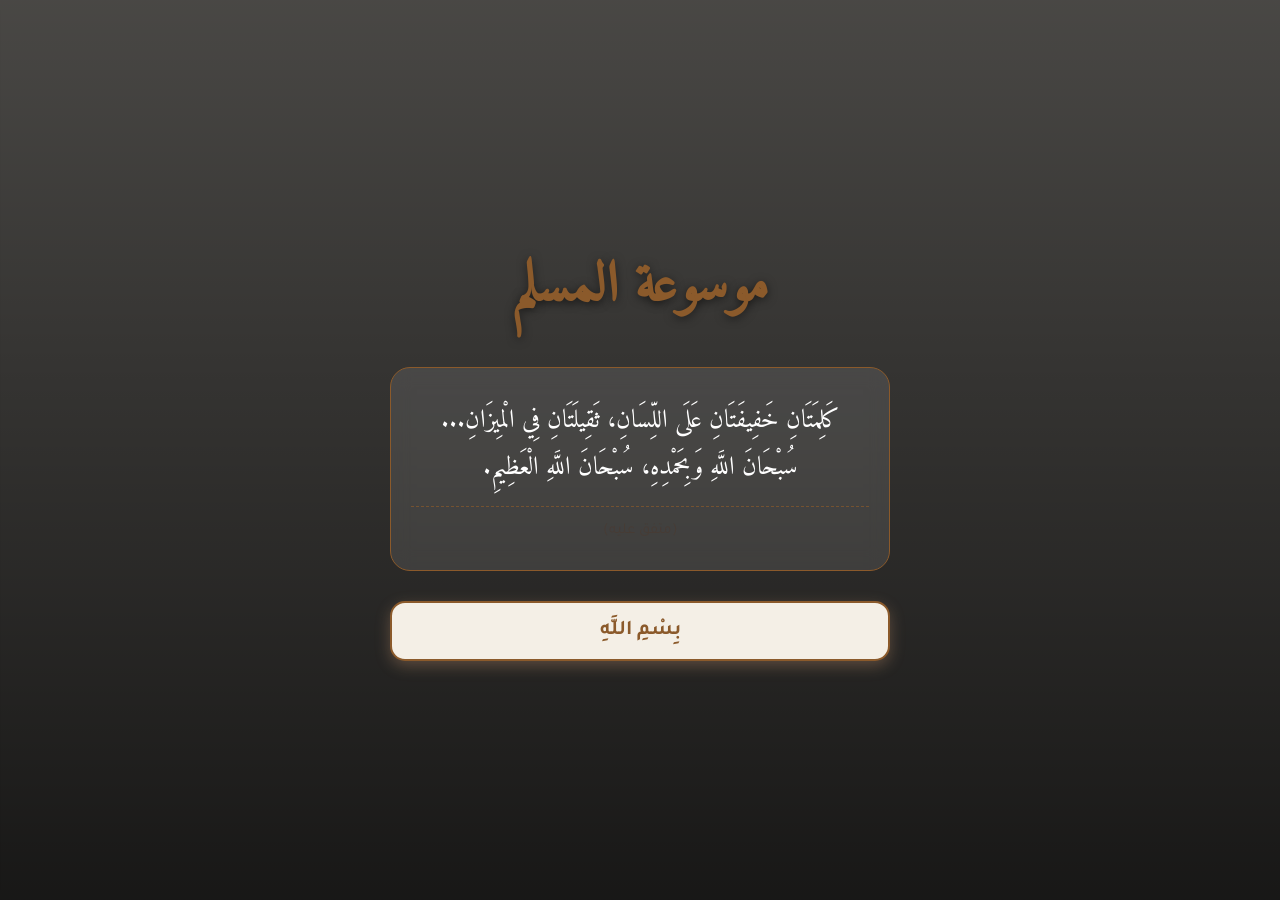
==== index.html @ 181b1150 "Add files via upload" ====
<!DOCTYPE html>
<html lang="ar" dir="rtl">
<head>
    <meta charset="UTF-8">
    <meta name="viewport" content="width=device-width, initial-scale=1.0, maximum-scale=1.0, user-scalable=no">
    <title>موسوعة المسلم</title>
    <meta property="og:title" content="موسوعة المسلم الشاملة">
    <link rel="stylesheet" href="style.css">
    <link rel="manifest" href="manifest.json">
</head>
<body>

    <div id="sidebar-overlay" class="sidebar-overlay" onclick="toggleSidebar()"></div>
    <div id="sidebar" class="sidebar">
        <div class="sidebar-header">
            <h3>الإعدادات</h3>
            <button onclick="toggleSidebar()" class="close-sidebar">×</button>
        </div>
        
        <div class="sidebar-section">
            <button class="sidebar-btn btn-with-icon" onclick="toggleTheme()"><span class="inline-ui-icon" aria-hidden="true"><svg viewBox="0 0 24 24"><path d="M20 14.5A8.5 8.5 0 1 1 9.5 4A7 7 0 0 0 20 14.5z"/></svg></span><span>الوضع الليلي / النهاري</span></button>
            <label style="display:block; text-align:center; margin:15px 0 10px;">حجم الخط (للتطبيق والأذكار)</label>
            <input type="range" id="font-slider" min="1.2" max="3.5" step="0.1" oninput="changeFontSizeSlider(this.value)" style="width: 100%;">
            <label style="display:block; text-align:center; margin:15px 0 10px;">نمط نص المصحف</label>
            <select id="quran-text-mode" onchange="updateQuranTextMode(this.value)" class="sidebar-select">
                <option value="kfgqpc">مجمع الملك فهد (نصي - المفضل)</option>
                <option value="classic">عثماني قياسي</option>
            </select>
        </div>

        <div class="sidebar-section">
            <label style="display:block; text-align:center; margin-bottom:10px; color:var(--accent-color); font-weight:bold;">التنبيهات والأصوات</label>
            <select id="muezzin-select" class="sidebar-select" style="margin-bottom: 10px;">
                <option value="">صوت المؤذن (قريباً)</option>
                <option value="makkah">أذان مكة المكرمة</option>
                <option value="madinah">أذان المدينة المنورة</option>
                <option value="aqsa">أذان الأقصى</option>
            </select>
            <select id="alerts-select" class="sidebar-select" style="margin-bottom: 10px;">
                <option value="">إشعارات التنبيه (قريباً)</option>
                <option value="on">تفعيل تنبيهات الصلاة والأذكار</option>
                <option value="off">إيقاف التنبيهات</option>
            </select>
            <select id="reciter-settings-select" class="sidebar-select">
                <option value="">القارئ الافتراضي (قريباً)</option>
                <option value="afs">مشاري العفاسي</option>
                <option value="basit">عبد الباسط عبد الصمد</option>
                <option value="husary">محمود خليل الحصري</option>
            </select>
        </div>

        <div class="sidebar-section">
            <label style="display:block; text-align:center; margin-bottom:10px; color:var(--accent-color); font-weight:bold;">الموقع الجغرافي</label>
            <button class="sidebar-btn" onclick="requestLocationPermission()" style="margin-bottom: 10px;">تحديث تلقائي (GPS)</button>
            <select id="manual-city-select" onchange="setManualLocation()" class="sidebar-select">
                <option value="">أو اختر مدينتك يدوياً</option>
                <option value="30.8521,32.3167,القنطرة غرب">القنطرة غرب</option>
                <option value="30.5833,32.2667,الإسماعيلية">الإسماعيلية</option>
                <option value="31.2565,32.2841,بورسعيد">بورسعيد</option>
                <option value="29.9668,32.5498,السويس">السويس</option>
                <option value="30.0444,31.2357,القاهرة">القاهرة</option>
                <option value="31.2001,29.9187,الإسكندرية">الإسكندرية</option>
                <option value="31.0379,31.3815,المنصورة">المنصورة</option>
                <option value="30.7865,31.0004,طنطا">طنطا</option>
                <option value="30.5877,31.5020,الزقازيق">الزقازيق</option>
            </select>
        </div>

        <div class="sidebar-section" style="border-bottom: none;">
            <button class="sidebar-btn btn-with-icon" onclick="checkForUpdates()" style="margin-bottom: 10px;"><span class="inline-ui-icon" aria-hidden="true"><svg viewBox="0 0 24 24"><path d="M20 12a8 8 0 1 1-2.3-5.7M20 4v6h-6"/></svg></span><span>التحديث لآخر إصدار</span></button>
            <button class="sidebar-btn btn-with-icon" style="background-color: var(--accent-color); color: var(--bg-color);" onclick="shareApp()"><span class="inline-ui-icon" aria-hidden="true"><svg viewBox="0 0 24 24"><path d="M8 12l8-5v10l-8-5zm-4 0h4M4 8h4M4 16h4"/></svg></span><span>مشاركة التطبيق</span></button>
            <p style="font-size: 0.9rem; color: var(--accent-color); text-align: center; margin-top: 8px; font-family: 'Amiri', serif;">« الدال على الخير كفاعله »</p>
        </div>

        <div class="sidebar-item" style="margin-top: auto; border-bottom: none;">
            <button class="sidebar-btn exit-btn btn-with-icon" onclick="exitAppPrompt()"><span class="inline-ui-icon" aria-hidden="true"><svg viewBox="0 0 24 24"><path d="M10 4h8v16h-8M14 12H4M7 9l-3 3l3 3"/></svg></span><span>خروج من التطبيق</span></button>
        </div>
    </div>

    <div id="main-header" class="top-header hidden">
        <button id="header-back-btn" class="header-back-btn" onclick="goBack()">↩</button>
        <button class="hamburger-btn" onclick="toggleSidebar()">☰</button>
        
        <div id="header-center" class="header-center">
            <span id="header-title" class="header-title">موسوعة المسلم</span>
            <span id="header-subtitle" class="header-subtitle hidden"></span>
        </div>
        
        <button id="header-search-icon" class="header-search-icon hidden" onclick="toggleTopSearch()">
            <span class="inline-ui-icon" aria-hidden="true"><svg viewBox="0 0 24 24"><path d="M11 19a8 8 0 1 1 0-16a8 8 0 0 1 0 16zm10 2l-4.3-4.3"/></svg></span>
        </button>
        <input type="text" id="top-search-input" class="top-search-input hidden" placeholder="بحث..." onkeyup="handleTopSearch()">
    </div>

    <div id="splash-screen" class="screen active splash-bg">
        <div class="splash-overlay"></div>
        <div class="splash-content">
            <h2 class="splash-title">موسوعة المسلم</h2>
            <div class="hadith-box">
                <p id="splash-hadith" class="splash-text">جاري التحميل...</p>
                <p id="splash-proof" class="proof-text"></p>
            </div>
            <button class="btn enter-btn" onclick="navigateTo('home')">بِسْمِ اللَّهِ</button>
        </div>
    </div>

    <div id="home-screen" class="screen hidden">
        <button class="home-menu-btn" onclick="toggleSidebar()">☰</button>
        
        <div class="home-content">
            <div class="prayer-widget" onclick="navigateTo('prayerTimes')">
                <div class="prayer-info">
                    <span id="next-prayer-name">جاري الحساب...</span>
                    <span id="prayer-countdown">00:00:00</span>
                </div>
                <div class="prayer-location" id="prayer-location">جاري استرجاع الموقع...</div>
            </div>

            <div class="main-grid">
                <button class="grid-btn quran-grid-btn" onclick="navigateTo('quranIndex')">
                    <span class="grid-icon" aria-hidden="true">
                        <svg viewBox="0 0 24 24"><path d="M4.5 5.5c2.2-1.3 4.7-1.7 7.5-1.7v16c-2.8 0-5.3.4-7.5 1.7v-16zm15 0c-2.2-1.3-4.7-1.7-7.5-1.7v16c2.8 0 5.3.4 7.5 1.7v-16zM12 3v16"/></svg>
                    </span><br>المصحف
                </button>
                <button class="grid-btn" onclick="navigateTo('audioMenu')">
                    <span class="grid-icon" aria-hidden="true">
                        <svg viewBox="0 0 24 24"><path d="M8 9v6M12 7v10M16 10v4M4 12h1M19 12h1M6.5 4.5v15M17.5 4.5v15"/></svg>
                    </span><br>الصوتيات
                </button>
                <button class="grid-btn" onclick="navigateTo('azkarMenu')">
                    <span class="grid-icon" aria-hidden="true">
                        <svg viewBox="0 0 24 24"><path d="M12 4a3 3 0 1 1 0 6a3 3 0 0 1 0-6zm0 6v10M8 12h8M7 16h10M6 20h12"/></svg>
                    </span><br>الأذكار
                </button>
                <button class="grid-btn" onclick="navigateTo('masbaha')">
                    <span class="grid-icon" aria-hidden="true">
                        <svg viewBox="0 0 24 24"><path d="M7 7a2.5 2.5 0 1 1 0 5a2.5 2.5 0 0 1 0-5zm10 0a2.5 2.5 0 1 1 0 5a2.5 2.5 0 0 1 0-5zM9.2 9.5h5.6M12 12v7M9 20h6"/></svg>
                    </span><br>السبحة
                </button>
                <button class="grid-btn" onclick="navigateTo('prayerTimes')">
                    <span class="grid-icon" aria-hidden="true">
                        <svg viewBox="0 0 24 24"><path d="M3 19h18M6 19V11l6-4l6 4v8M12 7V4M10 4h4M9.5 13h5M11 19v-3h2v3"/></svg>
                    </span><br>المواقيت
                </button>
                <button class="grid-btn" onclick="navigateTo('hadithMenu')">
                    <span class="grid-icon" aria-hidden="true">
                        <svg viewBox="0 0 24 24"><path d="M5 5h11a3 3 0 0 1 3 3v11H8a3 3 0 0 0-3 3V5zm3 14h11M8 9h8M8 13h8"/></svg>
                    </span><br>الحديث
                </button>
            </div>
        </div>
    </div>

    <div id="azkarMenu-screen" class="screen hidden">
        <div class="buttons-container" style="margin-top: 60px;">
            <button class="btn" onclick="startAzkar('morning')">أذكار الصباح</button>
            <button class="btn" onclick="startAzkar('evening')">أذكار المساء</button>
            <button class="btn" onclick="startAzkar('sleep')">أذكار النوم</button>
            <button class="btn" onclick="startAzkar('prayer')">أذكار بعد الصلاة</button>
            <button class="btn" onclick="startAzkar('wakeup')">أذكار الاستيقاظ</button>
            <button class="btn" onclick="startAzkar('friday')">أذكار يوم الجمعة</button>
            <button class="btn" onclick="startAzkar('stairsUp')">ذكر طلوع السلم</button>
            <button class="btn" onclick="startAzkar('stairsDown')">ذكر النزول</button>
            <button class="btn" onclick="startAzkar('clothing')">ذكر لبس الملابس</button>
            <button class="btn" onclick="startAzkar('ruqyah')">الرقية الشرعية</button>
        </div>
    </div>

    <div id="azkarReader-screen" class="screen hidden">
        <div class="progress-container" style="margin-top: 50px;"><div id="progress-bar" class="progress-bar"></div></div>
        <span id="progress-text" class="progress-text-under">١ من ٢٠</span>
        <div id="zikr-card" class="paper-card">
            <div id="zikr-text">...</div>
            <p id="zikr-proof" class="proof-text"></p>
            <button id="counter-btn" class="counter-circle"><span id="zikr-count">١</span></button>
        </div>
    </div>

    <div id="masbaha-screen" class="screen hidden">
        <div class="paper-card" style="justify-content: center; min-height: 60vh; margin-top: 60px;">
            <div class="masbaha-display" id="masbaha-count">0</div>
            <button class="masbaha-btn" onclick="incrementMasbaha()">سبّح</button>
            <button class="reset-btn" onclick="resetMasbaha()">
                <span class="reset-icon" aria-hidden="true">
                    <svg viewBox="0 0 24 24"><path d="M20 12a8 8 0 1 1-2.34-5.66M20 4v6h-6"/></svg>
                </span>
                <span>تصفير العداد</span>
            </button>
        </div>
    </div>

    <div id="hadithMenu-screen" class="screen hidden">
        <div class="buttons-container hadith-library-container" style="margin-top: 60px;">
            <div id="hadith-library-list"></div>
        </div>
    </div>

    <div id="hadithReader-screen" class="screen hidden">
        <div class="paper-card" style="width: 95%; max-width: 800px; margin-top: 50px; padding: 20px 10px; background: transparent; box-shadow: none; border: none;">
            <div id="hadith-list-container" style="width: 100%; display: flex; flex-direction: column; gap: 20px;">
                </div>
        </div>
    </div>

    <div id="prayerTimes-screen" class="screen hidden">
        <div class="paper-card" style="margin-top: 60px;">
            <div id="prayer-times-list" style="width:100%;"></div>
        </div>
    </div>

    <div id="audioMenu-screen" class="screen hidden">
        <div class="audio-player-container" style="margin-top: 60px;">
            <input type="text" id="reciter-search" placeholder="ابحث عن قارئ..." onkeyup="filterReciters()">
            <select id="reciter-select" onchange="updateReciter()">
                <option value="">جاري التحميل...</option>
            </select>
            <select id="surah-select-audio" onchange="updateAudioSurah()">
                <option value="">اختر السورة...</option>
            </select>
            <audio id="global-quran-audio" controls style="width:100%; margin-top:10px;"></audio>
        </div>
        <div class="paper-card" style="min-height:20vh; justify-content:center;">
            <div id="now-playing-title" style="font-family:'Amiri'; color:var(--accent-color); font-size:1.4rem; padding: 10px;">اختر قارئ وسورة</div>
        </div>
    </div>

    <div id="quranIndex-screen" class="screen hidden">
        <div class="surah-grid-container" style="margin-top: 60px;">
            <div class="index-summary-card" id="quran-index-summary">فهرس المصحف</div>
            <button class="btn" style="width: 100%; margin-bottom: 20px; background-color: var(--accent-color); color: var(--bg-color);" onclick="navigateTo('bookmarks')">علاماتي المرجعية</button>
            <div id="surah-list" class="surah-grid"></div>
        </div>
    </div>

    <div id="bookmarks-screen" class="screen hidden">
        <div class="paper-card" style="width: 92%; padding: 20px 15px; margin-top: 60px;">
            <p style="font-size: 0.9rem; opacity: 0.7; margin-bottom: 15px;">(الآيات التي قمت بحفظها)</p>
            <div id="bookmarks-list" style="width: 100%;"></div>
        </div>
    </div>

    <div id="quranReader-screen" class="screen hidden no-scroll">
        <div class="mushaf-container">
            <button class="mushaf-nav-btn right-btn" onclick="navigatePage(-1)">&#10095;</button>

            <div id="mushaf-page" class="mushaf-page">
                <div class="mushaf-header">
                    <span id="mushaf-juz-name">الجزء</span>
                    <span id="mushaf-surah-name">السورة</span>
                </div>
                
                <div id="quran-text" class="quran-text-container">جاري التحميل...</div>
                
                <div class="mushaf-footer">
                    <span id="mushaf-page-num" class="mushaf-page-num">١</span>
                </div>
            </div>
            <div id="swipe-hint" class="swipe-hint">⇠ اسحب ⇢</div>

            <button class="mushaf-nav-btn left-btn" onclick="navigatePage(1)">&#10094;</button>
        </div>
    </div>

    <div id="toast-msg">رسالة</div>
    
    <div id="exit-modal" class="modal hidden">
        <div class="modal-content">
            <p>هل تريد الخروج من التطبيق؟</p>
            <div style="display:flex; gap: 10px; margin-top: 20px;">
                <button class="btn" style="flex: 1;" onclick="confirmExit()">نعم</button>
                <button class="btn" style="flex: 1; background: var(--accent-color); color: var(--bg-color);" onclick="closeExitModal()">لا</button>
            </div>
        </div>
    </div>

    <div id="ayah-actions-modal" class="modal hidden">
        <div class="modal-content" style="font-size: 1rem; max-width: 420px;">
            <p id="ayah-actions-title" style="margin-bottom: 14px; color: var(--accent-color);">خيارات الآية</p>
            <div style="display:flex; flex-direction:column; gap:10px;">
                <button class="btn" onclick="openAyahTafsir()">تفسير</button>
                <button class="btn" onclick="playAyahRecitation()">قراءة</button>
                <button class="btn" onclick="toggleSelectedAyahBookmark()">علامة مرجعية</button>
            </div>
            <button class="btn" style="margin-top: 12px; background: transparent;" onclick="closeAyahActionsModal()">إغلاق</button>
        </div>
    </div>

    <div id="tafsir-modal" class="modal hidden">
        <div class="modal-content" style="max-width: 560px; width: 92%; text-align: right;">
            <p id="tafsir-modal-title" style="color: var(--accent-color); margin-bottom: 8px;">تفسير الآية</p>
            <div id="tafsir-modal-text" style="font-size: 1.05rem; line-height: 1.9; max-height: 45vh; overflow-y: auto; white-space: pre-line;"></div>
            <button class="btn" style="margin-top: 14px;" onclick="closeTafsirModal()">إغلاق</button>
        </div>
    </div>

    <script> if ('serviceWorker' in navigator) { window.addEventListener('load', () => { navigator.serviceWorker.register('./sw.js'); }); } </script>
    <script src="script.js"></script>
</body>
</html>
---- style.css ----
/* استيراد خط تجوال للقوائم، والأميري للمصحف والأذكار (الخط العثماني) */
@import url('https://fonts.googleapis.com/css2?family=Amiri+Quran&family=Amiri:wght@400;700&family=Tajawal:wght@400;700&display=swap');

:root {
    --bg-color: #FDFBF7;
    --card-bg: #F4EFE6;
    --text-color: #4A3B32; 
    --accent-color: #8B5A2B; 
    --progress-bg: #E0D8C8; 
    --zikr-font-size: 1.6rem; 
    --widget-bg: linear-gradient(135deg, #8B5A2B, #A06D3A);
    /* ألوان خاصة لصفحة المصحف تطابق طبعة المدينة */
    --mushaf-bg: #FCF7E8; 
    --mushaf-text: #000000;
    --quran-font-family: 'KFGQPC Uthmanic Script HAFS', 'KFGQPC HAFS Uthmanic Script', 'Amiri Quran', serif;
}

body.dark-theme {
    --bg-color: #000000; 
    --card-bg: #111111; 
    --text-color: #FFFFFF; 
    --accent-color: #DDA77B; 
    --progress-bg: #222222; 
    --widget-bg: linear-gradient(135deg, #2A1A10, #4A2E1B);
    /* ألوان المصحف في الوضع الليلي */
    --mushaf-bg: #1A1511; 
    --mushaf-text: #E0D8C8;
}

body.quran-font-classic {
    --quran-font-family: 'Amiri Quran', 'Amiri', serif;
}

* { box-sizing: border-box; margin: 0; padding: 0; -webkit-tap-highlight-color: transparent; }

body { 
    font-family: 'Tajawal', sans-serif; 
    background-color: var(--bg-color); 
    color: var(--text-color); 
    min-height: 100vh; 
    overflow-x: hidden;
    overflow-y: auto;
    user-select: none; 
    transition: background-color 0.3s, color 0.3s; 
    direction: rtl;
}

/* --- إعدادات الشاشات العامة --- */
.screen { width: 100%; min-height: 100vh; display: flex; flex-direction: column; align-items: center; padding-bottom: 40px; overflow-y: auto; -webkit-overflow-scrolling: touch; }
/* كلاس خاص لصفحة المصحف لمنع السكرول نهائياً */
.screen.no-scroll { height: 100dvh; overflow: hidden; padding-bottom: 0; }
.hidden { display: none !important; }
.active { display: flex; animation: fadeIn 0.3s ease; }
@keyframes fadeIn { from { opacity: 0; } to { opacity: 1; } }

/* --- الهيدر العلوي النحيف (ومدمج به البحث) --- */
.top-header {
    position: fixed; top: 0; left: 0; width: 100%; height: 50px;
    background-color: var(--card-bg); z-index: 90;
    display: flex; justify-content: center; align-items: center;
    padding: 0 10px; box-shadow: 0 2px 5px rgba(0,0,0,0.1);
}
.top-header.hidden { display: none !important; }
.hamburger-btn {
    position: absolute; left: 10px;
    background: none; border: none; color: var(--accent-color);
    font-size: 1.6rem; cursor: pointer; padding: 5px; z-index: 92;
}
.header-back-btn {
    position: absolute; right: 10px;
    background: none; border: none; color: var(--accent-color);
    font-size: 1.45rem; cursor: pointer; padding: 5px; z-index: 92;
}

.header-center {
    display: flex; flex-direction: column; align-items: center; justify-content: center;
    position: absolute; left: 50%; transform: translateX(-50%); width: 60%;
    z-index: 91;
}
.header-title { font-family: 'Amiri', serif; font-size: 1.3rem; color: var(--accent-color); font-weight: bold; line-height: 1.2;}
.header-subtitle { font-family: 'Tajawal', sans-serif; font-size: 0.8rem; color: var(--text-color); opacity: 0.8; line-height: 1;}
.header-subtitle.hidden { display: none; }

.header-search-icon { position: absolute; left: 52px; background: none; border: none; font-size: 1.4rem; cursor: pointer; padding: 5px; z-index: 92; color: var(--accent-color); }
.header-search-icon.hidden { display: none; }

.top-search-input {
    position: absolute; right: 45px; left: 10px; height: 32px;
    border-radius: 15px; border: 1px solid var(--accent-color);
    padding: 0 15px; font-family: 'Tajawal'; font-size: 0.95rem;
    background: var(--bg-color); color: var(--text-color);
    outline: none; z-index: 93;
    transition: all 0.3s ease-in-out;
    transform-origin: right center;
    opacity: 1; transform: scaleX(1);
}
.top-search-input.hidden { opacity: 0; transform: scaleX(0); pointer-events: none; }

/* --- زر القائمة المدمج في الشاشة الرئيسية --- */
.home-menu-btn {
    position: absolute; top: 20px; right: 20px;
    background: var(--card-bg); border: 1px solid var(--accent-color);
    color: var(--accent-color); font-size: 1.8rem;
    width: 45px; height: 45px; border-radius: 12px;
    cursor: pointer; z-index: 80; display: flex;
    justify-content: center; align-items: center;
    box-shadow: 0 4px 10px rgba(0,0,0,0.15); transition: 0.2s;
}
.home-menu-btn:active { transform: scale(0.9); background: var(--accent-color); color: var(--bg-color); }
.home-content { width: 100%; display: flex; flex-direction: column; align-items: center; padding-top: 15px; }

/* --- القائمة الجانبية (Sidebar) --- */
.sidebar { position: fixed; top: 0; left: -300px; width: 280px; height: 100%; background-color: var(--card-bg); z-index: 1000; overflow-y: auto; transition: left 0.3s ease; box-shadow: 5px 0 15px rgba(0,0,0,0.2); display: flex; flex-direction: column; padding: 20px; }
.sidebar.open { left: 0; }
.sidebar-overlay { position: fixed; top: 0; left: 0; width: 100%; height: 100%; background-color: rgba(0,0,0,0.5); z-index: 999; display: none; opacity: 0; transition: opacity 0.3s; }
.sidebar-overlay.show { display: block; opacity: 1; }
.sidebar-header { display: flex; justify-content: space-between; align-items: center; border-bottom: 2px solid var(--accent-color); padding-bottom: 15px; margin-bottom: 20px; }
.sidebar-header h3 { font-family: 'Amiri', serif; color: var(--accent-color); font-size: 1.8rem; }
.close-sidebar { background: none; border: none; color: var(--text-color); font-size: 1.5rem; cursor: pointer; }
.sidebar-section { margin-bottom: 20px; border-bottom: 1px solid var(--progress-bg); padding-bottom: 15px; }
.sidebar-btn { width: 100%; background: none; border: 1px solid var(--accent-color); color: var(--text-color); padding: 12px; border-radius: 10px; font-family: 'Tajawal'; font-size: 1.1rem; cursor: pointer; font-weight: bold; transition: 0.2s; }
.sidebar-btn:active { background: var(--accent-color); color: #000; }
.btn-with-icon { display: inline-flex; align-items: center; justify-content: center; gap: 8px; }
.inline-ui-icon { width: 18px; height: 18px; display: inline-flex; align-items: center; justify-content: center; }
.inline-ui-icon svg { width: 18px; height: 18px; fill: none; stroke: currentColor; stroke-width: 2; stroke-linecap: round; stroke-linejoin: round; }
.sidebar-select { width: 100%; padding: 10px; border-radius: 10px; border: 1px solid var(--accent-color); background: var(--bg-color); color: var(--text-color); font-family: 'Tajawal'; font-size: 1rem; outline: none; }
.exit-btn { border-color: #ff4d4d; color: #ff4d4d; }
.exit-btn:active { background: #ff4d4d; color: #fff; }

/* --- شريط سحب الخط --- */
input[type=range] { appearance: none; -webkit-appearance: none; background: var(--progress-bg); height: 8px; border-radius: 5px; outline: none; }
input[type=range]::-webkit-slider-thumb { -webkit-appearance: none; width: 22px; height: 22px; border-radius: 50%; background: var(--accent-color); cursor: pointer; }

/* --- زر الرجوع العائم --- */
.floating-back {
    position: fixed; bottom: 25px; left: 20px; right: auto;
    background-color: var(--accent-color); color: var(--bg-color);
    border: none; border-radius: 50%; width: 50px; height: 50px;
    font-size: 1.5rem; box-shadow: 0 4px 10px rgba(0,0,0,0.3);
    z-index: 9999; cursor: pointer; display: flex; align-items: center;
    justify-content: center; transition: transform 0.2s ease, opacity 0.3s ease;
}
.floating-back:active { transform: scale(0.9); }
.floating-back.hidden { display: none; opacity: 0; }

/* --- شاشة الترحيب --- */
.splash-bg { background-image: url('https://www.transparenttextures.com/patterns/arabesque.png'); background-color: var(--card-bg); position: relative; justify-content: center; }
.splash-overlay { position: absolute; top:0; left:0; width:100%; height:100%; background: linear-gradient(rgba(0,0,0,0.7), rgba(0,0,0,0.9)); z-index: 1; }
.splash-content { position: relative; z-index: 2; text-align: center; width: 90%; max-width: 500px; }
.splash-title { color: var(--accent-color); font-family: 'Amiri Quran', serif; font-size: 3.5rem; margin-bottom: 30px; text-shadow: 0 2px 10px rgba(0,0,0,0.5); }
.hadith-box { background: rgba(255,255,255,0.1); padding: 30px 20px; border-radius: 20px; border: 1px solid var(--accent-color); backdrop-filter: blur(10px); margin-bottom: 30px; }
.splash-text { font-family: 'Amiri', serif; font-size: 1.6rem; line-height: 1.8; color: #fff; margin-bottom: 15px; }
.enter-btn { background: var(--accent-color); color: #000; width: 100%; font-size: 1.5rem; border-radius: 50px; padding: 15px; box-shadow: 0 5px 15px rgba(221,167,123,0.3); border: none; font-family: 'Tajawal', sans-serif; font-weight: bold; cursor: pointer;}

/* --- ويدجت الصلاة والشبكة --- */
.prayer-widget { background: var(--widget-bg); color: #FFF; width: 92%; max-width: 450px; border-radius: 25px; padding: 25px; margin-top: 50px; box-shadow: 0 10px 25px rgba(0,0,0,0.5); text-align: center; cursor: pointer; transition: transform 0.2s; }
.prayer-widget:active { transform: scale(0.97); }
.prayer-info { display: flex; flex-direction: column; gap: 5px; }
#prayer-countdown { font-size: 2.8rem; font-weight: bold; direction: ltr; font-family: monospace; letter-spacing: 2px; margin: 10px 0; }
.prayer-location { font-size: 0.9rem; opacity: 0.9; margin-top: 10px; border-top: 1px solid rgba(255,255,255,0.2); padding-top: 10px; }

.main-grid { display: grid; grid-template-columns: 1fr 1fr; gap: 15px; width: 92%; max-width: 450px; margin-top: 20px; }
.grid-btn { background-color: var(--card-bg); color: var(--accent-color); border: 2px solid var(--accent-color); padding: 22px 10px; font-size: 1.25rem; font-weight: bold; border-radius: 20px; cursor: pointer; box-shadow: 0 5px 15px rgba(0,0,0,0.2); text-align: center; }
.quran-grid-btn { position: relative; overflow: hidden; }
.grid-icon {
    width: 40px;
    height: 40px;
    margin: 0 auto 6px;
    display: inline-flex;
    align-items: center;
    justify-content: center;
    border-radius: 12px;
    background: linear-gradient(180deg, rgba(160,109,58,0.22), rgba(139,90,43,0.1));
    border: 1px solid rgba(139,90,43,0.35);
    box-shadow: 0 2px 8px rgba(0,0,0,0.12) inset, 0 2px 6px rgba(0,0,0,0.1);
}
.grid-icon svg {
    width: 24px;
    height: 24px;
    fill: none;
    stroke: var(--accent-color);
    stroke-width: 1.8;
    stroke-linecap: round;
    stroke-linejoin: round;
}

/* --- بطاقات الأذكار والحديث --- */
.paper-card { background-color: var(--card-bg); width: 92%; max-width: 650px; min-height: 50vh; padding: 35px 25px; border-radius: 25px; box-shadow: 0 10px 30px rgba(0,0,0,0.3); display: flex; flex-direction: column; align-items: center; text-align: center; margin-top: 20px; border: 1px solid rgba(255, 255, 255, 0.05); }

#zikr-text { font-family: 'Amiri', serif; font-size: var(--zikr-font-size); line-height: 2.2; margin-bottom: 30px; white-space: pre-line; color: var(--text-color);}
.proof-text { font-size: 0.95rem; opacity: 0.7; border-top: 1px dashed var(--accent-color); padding-top: 15px; margin-top: 10px; width: 100%; }

.hadith-card { background-color: var(--card-bg); border: 1px solid var(--progress-bg); border-radius: 15px; padding: 25px 20px; box-shadow: 0 4px 15px rgba(0,0,0,0.1); width: 100%; text-align: right; }
.hadith-text { font-family: 'Amiri', serif; font-size: var(--zikr-font-size); line-height: 2.2; color: var(--text-color); margin-bottom: 15px; white-space: pre-line; text-align: justify; }
.hadith-narrator { font-size: 0.95rem; color: var(--accent-color); border-top: 1px dashed var(--accent-color); padding-top: 15px; font-weight: bold; }

/* =========================================================
   التصميم الثابت والعبقري لصفحة المصحف (طبعة المدينة)
========================================================= */
.mushaf-container {
    width: 100%;
    height: 100dvh; /* طول الشاشة بالكامل */
    display: flex;
    justify-content: center;
    align-items: center;
    padding: 56px 4px 70px 4px; /* ترك مساحة سفلية لأزرار التقليب */
    position: fixed; /* تثبيت الكونتينر في الشاشة */
    top: 0; left: 0;
    background-color: var(--bg-color);
    z-index: 85; /* فوق الشاشات العادية وتحت الهيدر */
}

/* أسهم التقليب الجانبية (يمين وشمال) */
.mushaf-nav-btn {
    position: absolute;
    top: auto;
    bottom: 14px;
    transform: none;
    background: rgba(255, 255, 255, 0.75);
    color: var(--accent-color);
    border: 1px solid var(--accent-color);
    border-radius: 50%;
    width: 45px;
    height: 45px;
    font-size: 1.8rem;
    display: flex;
    justify-content: center;
    align-items: center;
    cursor: pointer;
    z-index: 100;
    box-shadow: 0 2px 8px rgba(0,0,0,0.2);
    transition: 0.2s;
    backdrop-filter: blur(3px);
}
.dark-theme .mushaf-nav-btn { background: rgba(0, 0, 0, 0.75); }
.mushaf-nav-btn:active { transform: scale(0.9); }

.right-btn { right: 8px; } /* السهم اليمين (الصفحة السابقة) */
.left-btn { left: 8px; } /* السهم اليسار (الصفحة التالية) */

.mushaf-page {
    background-color: var(--mushaf-bg); /* لون الورق */
    width: 100%;
    max-width: 560px; /* أقرب لشكل مصحف المدينة */
    height: 100%; /* تملأ المساحة المتاحة حتى الأسفل */
    border: 4px double var(--accent-color);
    outline: 1px solid var(--accent-color);
    outline-offset: -6px;
    border-radius: 8px;
    padding: 10px 10px 8px;
    display: flex;
    flex-direction: column;
    justify-content: space-between;
    box-shadow: 0 5px 20px rgba(0,0,0,0.2);
    overflow: hidden; /* يمنع خروج النص وتكوين سكرول */
    transform-origin: center center;
}

.mushaf-header {
    display: flex; justify-content: space-between; align-items: center;
    font-family: 'Amiri', serif; font-size: 1.1rem; color: var(--accent-color);
    border-bottom: 1px solid var(--accent-color); padding-bottom: 3px; font-weight: bold;
}

.quran-text-container { 
    font-family: var(--quran-font-family);
    font-size: clamp(1.2rem, 4.7vw, 1.9rem);
    line-height: 1.95; 
    color: var(--mushaf-text);
    text-align: justify;
    text-justify: inter-word;
    flex-grow: 1; /* يأخذ كل المساحة المتاحة في المنتصف */
    display: block;
    overflow: hidden; /* صارم: ممنوع السكرول الداخلي */
}
.quran-text-container .ayah-span { margin-inline: 1px; }

.mushaf-footer {
    text-align: center; border-top: 1px solid var(--accent-color); padding-top: 3px;
}
.mushaf-page-num {
    display: inline-block; font-family: 'Tajawal', sans-serif; font-weight: bold;
    color: var(--accent-color); border: 1px solid var(--accent-color);
    padding: 1px 15px; border-radius: 12px; font-size: 0.95rem;
}

.mushaf-page.flip-next {
    animation: pageFlipNext 0.25s ease;
}
.mushaf-page.flip-prev {
    animation: pageFlipPrev 0.25s ease;
}
.mushaf-page.flip-glow::after {
    content: "";
    position: absolute;
    inset: 0;
    pointer-events: none;
    background: linear-gradient(110deg, transparent 0%, rgba(255, 255, 255, 0.12) 45%, transparent 70%);
    animation: pageShine 0.3s ease;
}
@keyframes pageFlipNext {
    0% { transform: perspective(1000px) rotateY(0deg) translateX(0); opacity: 1; }
    50% { transform: perspective(1000px) rotateY(-8deg) translateX(-14px); opacity: 0.7; }
    100% { transform: perspective(1000px) rotateY(0deg) translateX(0); opacity: 1; }
}
@keyframes pageShine {
    0% { transform: translateX(45%); opacity: 0; }
    50% { opacity: 1; }
    100% { transform: translateX(-45%); opacity: 0; }
}
@keyframes pageFlipPrev {
    0% { transform: perspective(1000px) rotateY(0deg) translateX(0); opacity: 1; }
    50% { transform: perspective(1000px) rotateY(8deg) translateX(14px); opacity: 0.7; }
    100% { transform: perspective(1000px) rotateY(0deg) translateX(0); opacity: 1; }
}

.swipe-hint {
    position: absolute;
    bottom: 14px;
    left: 50%;
    transform: translateX(-50%);
    font-family: 'Tajawal', sans-serif;
    font-size: 0.82rem;
    color: var(--accent-color);
    background: rgba(255, 255, 255, 0.7);
    border: 1px solid var(--accent-color);
    border-radius: 999px;
    padding: 3px 10px;
    z-index: 102;
    pointer-events: none;
    animation: hintPulse 1.3s ease-in-out infinite;
}
.dark-theme .swipe-hint { background: rgba(0, 0, 0, 0.55); }
@keyframes hintPulse {
    0%, 100% { opacity: 0.35; }
    50% { opacity: 1; }
}

/* فواصل السور */
.surah-divider { text-align: center; background: url('https://www.transparenttextures.com/patterns/arabesque.png'), var(--accent-color); color: var(--bg-color); padding: 6px; margin: 8px 0; border-radius: 5px; font-family: 'Amiri Quran', serif; font-size: 1.4rem; box-shadow: 0 2px 4px rgba(0,0,0,0.1); }
.bismillah-divider { text-align: center; font-size: 1.2rem; color: var(--accent-color); margin-bottom: 8px; font-family: 'Amiri Quran', serif; }
.ayah-symbol { color: var(--accent-color); font-size: 0.7em; margin: 0 3px; }

/* ========================================================= */

/* --- القوائم والأزرار --- */
.buttons-container { display: flex; flex-direction: column; gap: 15px; width: 85%; max-width: 400px; margin-top: 20px; }
.btn { background-color: var(--card-bg); color: var(--accent-color); border: 2px solid var(--accent-color); padding: 16px; font-size: 1.3rem; font-weight: bold; font-family: 'Tajawal', sans-serif; border-radius: 15px; cursor: pointer; transition: all 0.2s; }
.surah-grid-container { width: 92%; max-width: 600px; padding-bottom: 30px; }
.surah-grid { display: flex; flex-direction: column; gap: 12px; width: 100%; }
.index-summary-card { width: 100%; margin-bottom: 14px; background: linear-gradient(135deg, var(--card-bg), rgba(160,109,58,0.12)); border: 1px solid var(--progress-bg); color: var(--accent-color); padding: 14px 16px; border-radius: 15px; text-align: center; font-family: 'Amiri', serif; font-size: 1.2rem; font-weight: bold; box-shadow: 0 4px 12px rgba(0,0,0,0.08); }
.surah-card-btn { background: linear-gradient(180deg, var(--card-bg), rgba(160,109,58,0.08)); border: 1px solid var(--progress-bg); color: var(--text-color); padding: 18px 20px; border-radius: 15px; cursor: pointer; font-family: 'Amiri', serif; font-size: 1.4rem; font-weight: bold; display: flex; align-items: center; justify-content: flex-start; gap: 15px; text-align: right; box-shadow: 0 3px 10px rgba(0,0,0,0.07); transition: transform 0.2s, border-color 0.2s, box-shadow 0.2s; }
.surah-card-btn:active { transform: scale(0.98); border-color: var(--accent-color); box-shadow: 0 5px 14px rgba(0,0,0,0.13); }
.surah-number { font-family: 'Tajawal'; font-size: 1rem; background: var(--progress-bg); color: var(--accent-color); width: 35px; height: 35px; border-radius: 50%; display: flex; align-items: center; justify-content: center; min-width: 35px; }

.hadith-library-container { width: 92%; max-width: 560px; }
#hadith-library-list { width: 100%; display: flex; flex-direction: column; gap: 14px; }
.hadith-library-btn { width: 100%; background: linear-gradient(180deg, var(--card-bg), rgba(160,109,58,0.08)); color: var(--text-color); border: 1px solid var(--progress-bg); border-radius: 16px; padding: 16px 14px; display: flex; align-items: center; justify-content: space-between; gap: 10px; cursor: pointer; text-align: right; box-shadow: 0 4px 12px rgba(0,0,0,0.08); transition: transform 0.2s, border-color 0.2s; }
.hadith-library-btn:active { transform: scale(0.98); border-color: var(--accent-color); }
.hadith-library-main { display: flex; flex-direction: column; gap: 4px; }
.hadith-library-title { font-family: 'Amiri', serif; font-size: 1.35rem; color: var(--accent-color); font-weight: bold; }
.hadith-library-sub { font-size: 0.95rem; opacity: 0.85; }
.hadith-library-count { font-family: 'Tajawal', sans-serif; font-size: 0.92rem; background: var(--accent-color); color: var(--bg-color); border-radius: 999px; padding: 5px 10px; white-space: nowrap; }

/* --- المرجعيات والبحث --- */
.ayah-span { cursor: pointer; transition: background-color 0.3s; padding: 2px 5px; border-radius: 8px; display: inline; }
.bookmarked-ayah { background-color: rgba(221, 167, 123, 0.15); border-bottom: 2px dashed var(--accent-color); }
.highlight-search { background-color: rgba(255, 235, 59, 0.4); border-radius: 5px; }
.bookmark-item { border-bottom: 1px solid var(--progress-bg); padding: 15px 0; text-align: right; }
.bookmark-item h3 { color: var(--accent-color); font-family: 'Amiri', serif; margin-bottom: 8px; font-size: 1.3rem; }

/* --- السبحة والعداد --- */
.counter-circle { width: 90px; height: 90px; border-radius: 50%; background-color: var(--accent-color); color: #000; border: none; font-size: 2.2rem; font-weight: bold; cursor: pointer; margin-top: 20px; }
.masbaha-display { font-size: 4.5rem; font-family: monospace; color: var(--accent-color); margin-bottom: 30px; font-weight: bold; }
.masbaha-btn { width: 160px; height: 160px; border-radius: 50%; background-color: var(--accent-color); color: #000; font-size: 2.5rem; font-family: 'Amiri', serif; font-weight: bold; border: none; cursor: pointer; }
.reset-btn {
    margin-top: 18px;
    display: inline-flex;
    align-items: center;
    justify-content: center;
    gap: 8px;
}
.reset-icon {
    width: 22px;
    height: 22px;
    display: inline-flex;
    align-items: center;
    justify-content: center;
}
.reset-icon svg {
    width: 22px;
    height: 22px;
    fill: none;
    stroke: currentColor;
    stroke-width: 2;
    stroke-linecap: round;
    stroke-linejoin: round;
}

/* --- الصوتيات والمواقيت --- */
.prayer-item { display: flex; justify-content: space-between; width: 100%; padding: 18px 15px; border-bottom: 1px solid var(--progress-bg); font-size: 1.2rem; }
.active-prayer { background-color: var(--accent-color); color: #000; border-radius: 12px; font-weight: bold; }
.audio-player-container { width: 90%; max-width: 500px; display: flex; flex-direction: column; gap: 10px; }
select, input[type="text"] { width: 100%; padding: 15px; border-radius: 12px; border: 1px solid var(--accent-color); background: var(--card-bg); color: var(--text-color); font-family: 'Tajawal'; font-size: 1.1rem; outline: none; }
audio { width: 100%; height: 50px; border-radius: 12px; margin-top: 10px; }

/* --- شريط التقدم والتنبيهات ونافذة الخروج --- */
.progress-container { width: 90%; max-width: 600px; height: 6px; background: var(--progress-bg); border-radius: 10px; margin-top: 10px; overflow: hidden; }
.progress-bar { height: 100%; background: var(--accent-color); width: 0%; transition: 0.3s; }
.progress-text-under { font-size: 0.95rem; margin-top: 8px; font-weight: bold; color: var(--accent-color); }
#toast-msg { position: fixed; bottom: -100px; left: 50%; transform: translateX(-50%); background: var(--accent-color); color: #000; padding: 15px 25px; border-radius: 12px; z-index: 1000; transition: 0.4s; font-weight: bold; text-align: center; box-shadow: 0 5px 15px rgba(0,0,0,0.5); }

.modal { position: fixed; top: 0; left: 0; width: 100%; height: 100%; background: rgba(0,0,0,0.7); display: flex; justify-content: center; align-items: center; z-index: 2000; opacity: 0; pointer-events: none; transition: 0.3s; }
.modal.show { opacity: 1; pointer-events: auto; }
.modal-content { background: var(--card-bg); padding: 30px; border-radius: 20px; width: 80%; max-width: 400px; text-align: center; border: 1px solid var(--accent-color); font-size: 1.3rem; font-weight: bold; }
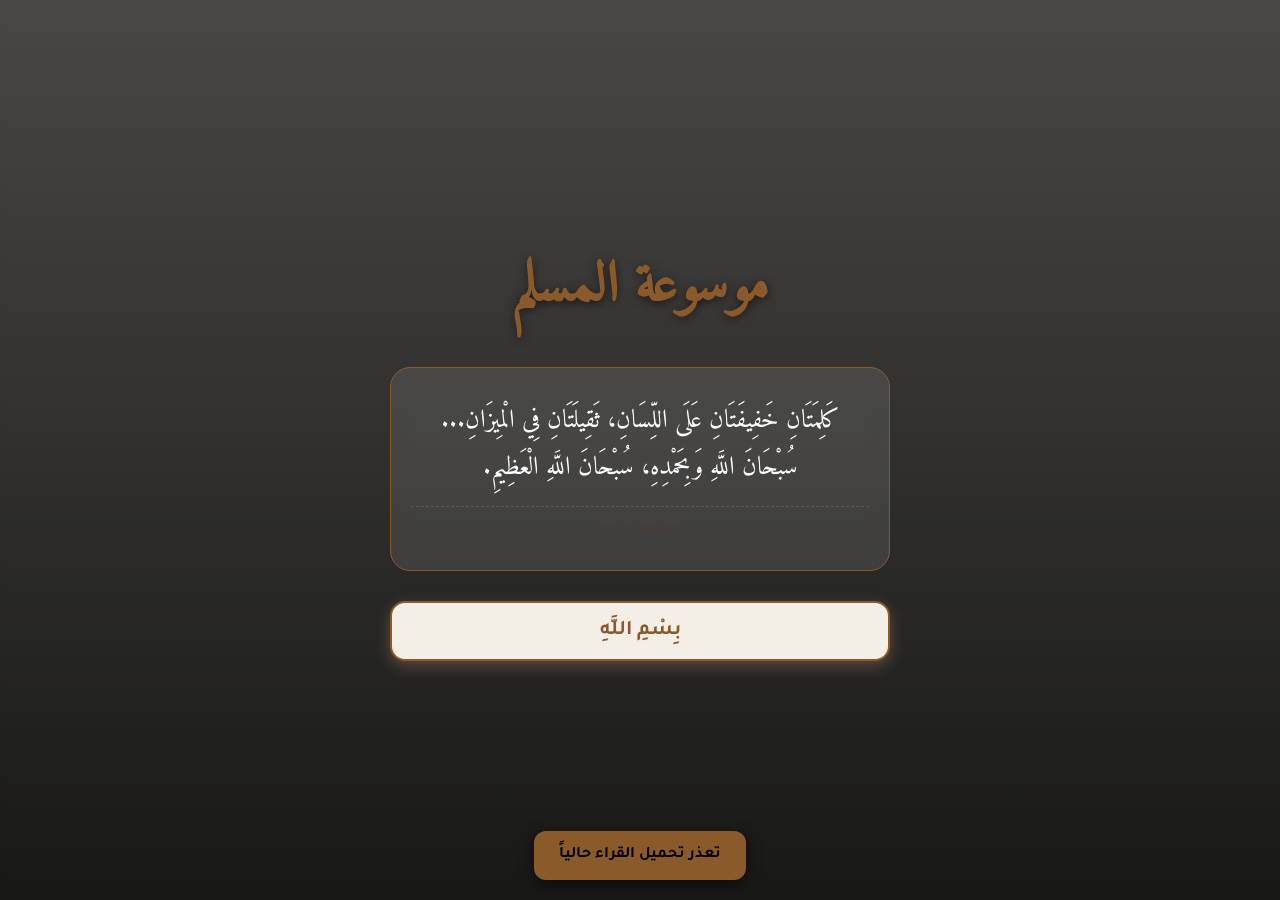
==== commit 05286b69: "Add files via upload" ====
--- a/index.html
+++ b/index.html
@@ -31,18 +31,18 @@
         <div class="sidebar-section">
             <label style="display:block; text-align:center; margin-bottom:10px; color:var(--accent-color); font-weight:bold;">التنبيهات والأصوات</label>
             <select id="muezzin-select" class="sidebar-select" style="margin-bottom: 10px;">
-                <option value="">صوت المؤذن (قريباً)</option>
+                <option value="makkah">صوت المؤذن (مكة)</option>
                 <option value="makkah">أذان مكة المكرمة</option>
                 <option value="madinah">أذان المدينة المنورة</option>
                 <option value="aqsa">أذان الأقصى</option>
             </select>
             <select id="alerts-select" class="sidebar-select" style="margin-bottom: 10px;">
-                <option value="">إشعارات التنبيه (قريباً)</option>
+                <option value="on">إشعارات التنبيه</option>
                 <option value="on">تفعيل تنبيهات الصلاة والأذكار</option>
                 <option value="off">إيقاف التنبيهات</option>
             </select>
             <select id="reciter-settings-select" class="sidebar-select">
-                <option value="">القارئ الافتراضي (قريباً)</option>
+                <option value="husary">القارئ الافتراضي</option>
                 <option value="afs">مشاري العفاسي</option>
                 <option value="basit">عبد الباسط عبد الصمد</option>
                 <option value="husary">محمود خليل الحصري</option>
@@ -256,6 +256,7 @@
                 </div>
             </div>
             <div id="swipe-hint" class="swipe-hint">⇠ اسحب ⇢</div>
+            <button id="stop-recitation-btn" class="stop-recitation-btn hidden" onclick="stopAyahRecitation()">إيقاف القراءة</button>
 
             <button class="mushaf-nav-btn left-btn" onclick="navigatePage(1)">&#10094;</button>
         </div>
--- a/style.css
+++ b/style.css
@@ -366,8 +366,22 @@
 .ayah-span { cursor: pointer; transition: background-color 0.3s; padding: 2px 5px; border-radius: 8px; display: inline; }
 .bookmarked-ayah { background-color: rgba(221, 167, 123, 0.15); border-bottom: 2px dashed var(--accent-color); }
 .highlight-search { background-color: rgba(255, 235, 59, 0.4); border-radius: 5px; }
+.reciting-ayah { background-color: rgba(76, 175, 80, 0.24); box-shadow: 0 0 0 1px rgba(76, 175, 80, 0.5) inset; }
 .bookmark-item { border-bottom: 1px solid var(--progress-bg); padding: 15px 0; text-align: right; }
 .bookmark-item h3 { color: var(--accent-color); font-family: 'Amiri', serif; margin-bottom: 8px; font-size: 1.3rem; }
+.stop-recitation-btn {
+    position: absolute;
+    bottom: 14px;
+    left: 50%;
+    transform: translateX(-50%);
+    z-index: 103;
+    padding: 8px 14px;
+    font-size: 0.95rem;
+    border-radius: 999px;
+    border: 1px solid #b3261e;
+    background: rgba(179, 38, 30, 0.92);
+    color: #fff;
+}
 
 /* --- السبحة والعداد --- */
 .counter-circle { width: 90px; height: 90px; border-radius: 50%; background-color: var(--accent-color); color: #000; border: none; font-size: 2.2rem; font-weight: bold; cursor: pointer; margin-top: 20px; }
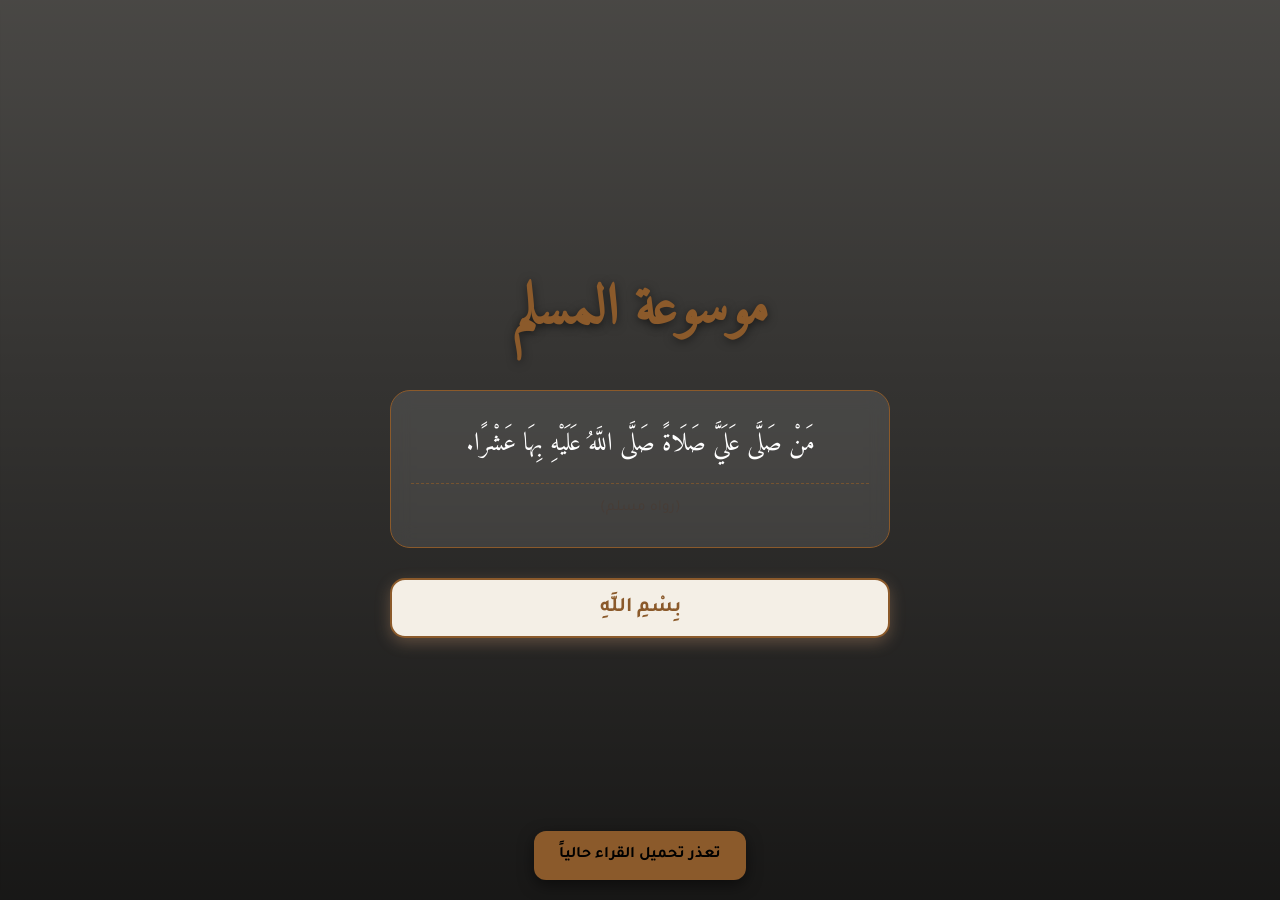
==== commit 43c279eb: "Add files via upload" ====
--- a/index.html
+++ b/index.html
@@ -63,6 +63,22 @@
                 <option value="31.0379,31.3815,المنصورة">المنصورة</option>
                 <option value="30.7865,31.0004,طنطا">طنطا</option>
                 <option value="30.5877,31.5020,الزقازيق">الزقازيق</option>
+                <option value="31.3543,27.2373,مرسى مطروح">مرسى مطروح</option>
+                <option value="27.1801,31.1837,أسيوط">أسيوط</option>
+                <option value="26.1644,32.7262,سوهاج">سوهاج</option>
+                <option value="25.6872,32.6396,قنا">قنا</option>
+                <option value="24.0870,32.8982,أسوان">أسوان</option>
+                <option value="25.3944,30.8138,الخارجة">الخارجة (الوادي الجديد)</option>
+                <option value="28.1099,30.7503,المنيا">المنيا</option>
+                <option value="30.8222,31.5012,الدقهلية">الدقهلية</option>
+                <option value="31.1471,30.1290,كفر الشيخ">كفر الشيخ</option>
+                <option value="30.8756,31.4504,الشرقية">الشرقية (الزقازيق)</option>
+                <option value="29.3084,30.8418,الفيوم">الفيوم</option>
+                <option value="29.0778,31.0988,بني سويف">بني سويف</option>
+                <option value="30.9626,31.1629,دمنهور">دمنهور (البحيرة)</option>
+                <option value="29.9667,32.7167,العريش">العريش</option>
+                <option value="27.9158,34.3299,شرم الشيخ">شرم الشيخ</option>
+                <option value="27.2574,33.8116,الغردقة">الغردقة</option>
             </select>
         </div>
 
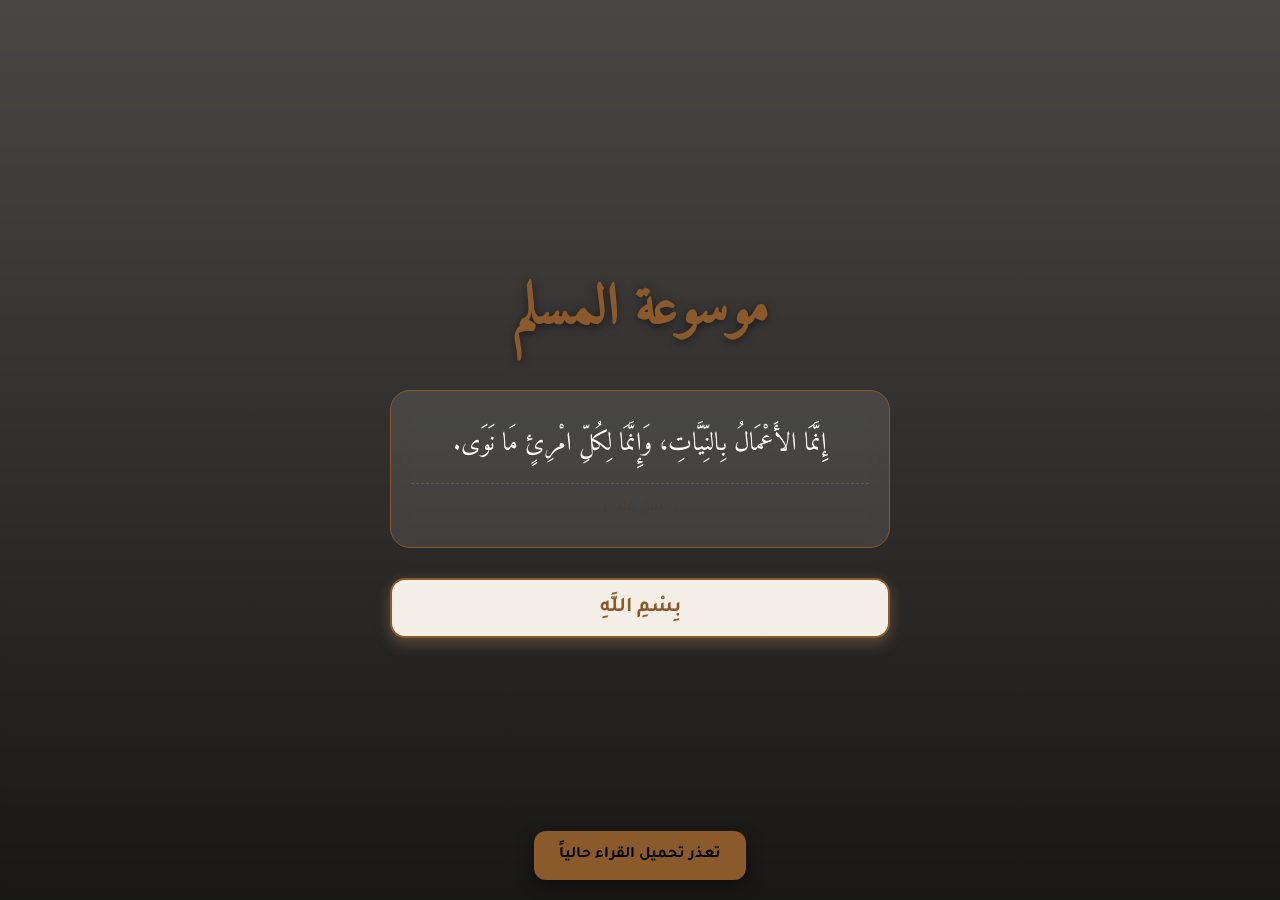
==== commit 5fe1b422: "Add files via upload" ====
--- a/index.html
+++ b/index.html
@@ -124,12 +124,66 @@
         <button class="home-menu-btn" onclick="toggleSidebar()">☰</button>
         
         <div class="home-content">
-            <div class="prayer-widget" onclick="navigateTo('prayerTimes')">
-                <div class="prayer-info">
-                    <span id="next-prayer-name">جاري الحساب...</span>
-                    <span id="prayer-countdown">00:00:00</span>
-                </div>
-                <div class="prayer-location" id="prayer-location">جاري استرجاع الموقع...</div>
+            <div class="prayer-widget-final" onclick="navigateTo('prayerTimes')">
+                <!-- Section 1: Date & Location -->
+                <div class="section-date">
+                    <div class="hijri-final" id="hijri-date">---</div>
+                    <div class="day-gregorian">
+                        <span class="day-final" id="day-name">---</span>
+                        <span class="separator">|</span>
+                        <span class="gregorian-final" id="gregorian-date">---</span>
+                    </div>
+                    <div class="location-final" id="prayer-location">---</div>
+                </div>
+                
+                <!-- Section 2: All Prayer Times - Single Row -->
+                <div class="section-prayers">
+                    <div class="prayer-row">
+                        <div class="prayer-item-final" id="final-fajr">
+                            <span class="prayer-label-final">الفجر</span>
+                            <span class="prayer-time-final" id="widget-fajr">--:--</span>
+                        </div>
+                        <div class="prayer-item-final" id="final-sunrise">
+                            <span class="prayer-label-final">الشروق</span>
+                            <span class="prayer-time-final" id="widget-sunrise">--:--</span>
+                        </div>
+                        <div class="prayer-item-final" id="final-dhuhr">
+                            <span class="prayer-label-final">الظهر</span>
+                            <span class="prayer-time-final" id="widget-dhuhr">--:--</span>
+                        </div>
+                        <div class="prayer-item-final" id="final-asr">
+                            <span class="prayer-label-final">العصر</span>
+                            <span class="prayer-time-final" id="widget-asr">--:--</span>
+                        </div>
+                        <div class="prayer-item-final" id="final-maghrib">
+                            <span class="prayer-label-final">المغرب</span>
+                            <span class="prayer-time-final" id="widget-maghrib">--:--</span>
+                        </div>
+                        <div class="prayer-item-final" id="final-isha">
+                            <span class="prayer-label-final">العشاء</span>
+                            <span class="prayer-time-final" id="widget-isha">--:--</span>
+                        </div>
+                    </div>
+                </div>
+                
+                <!-- Section 3: Next Prayer Countdown - RTL like real clock -->
+                <div class="section-countdown" id="section-countdown">
+                    <div class="next-prayer-title-final">الصلاة القادمة: <span id="next-prayer-name">---</span></div>
+                    <div class="countdown-box-final">
+                        <div class="countdown-digit">
+                            <div class="digit-value" id="countdown-seconds">00</div>
+                            <div class="digit-label">ثواني</div>
+                        </div>
+                        <div class="countdown-digit">
+                            <div class="digit-value" id="countdown-minutes">00</div>
+                            <div class="digit-label">دقائق</div>
+                        </div>
+                        <div class="countdown-digit">
+                            <div class="digit-value" id="countdown-hours">00</div>
+                            <div class="digit-label">ساعات</div>
+                        </div>
+                    </div>
+                </div>
             </div>
 
             <div class="main-grid">
@@ -162,6 +216,11 @@
                     <span class="grid-icon" aria-hidden="true">
                         <svg viewBox="0 0 24 24"><path d="M5 5h11a3 3 0 0 1 3 3v11H8a3 3 0 0 0-3 3V5zm3 14h11M8 9h8M8 13h8"/></svg>
                     </span><br>الحديث
+                </button>
+                <button class="grid-btn" onclick="openWidgetStandalone()" style="background: linear-gradient(145deg, #8B5A2B20 0%, #6b442320 100%);">
+                    <span class="grid-icon" aria-hidden="true">
+                        <svg viewBox="0 0 24 24"><path d="M4 6h16M4 12h16M4 18h16"/></svg>
+                    </span><br>ويدجت الصلاة
                 </button>
             </div>
         </div>
@@ -221,6 +280,23 @@
     <div id="prayerTimes-screen" class="screen hidden">
         <div class="paper-card" style="margin-top: 60px;">
             <div id="prayer-times-list" style="width:100%;"></div>
+            
+            <!-- Widget Installation Section -->
+            <div style="margin-top: 25px; padding: 20px; background: linear-gradient(145deg, #f0ebe3 0%, #e8e2d8 100%); border-radius: 16px; border: 1px solid rgba(139,90,43,0.2);">
+                <div style="font-size: 1rem; font-weight: 700; color: #8B5A2B; margin-bottom: 12px; text-align: center;">
+                    📱 إضافة ويدجت للشاشة الرئيسية
+                </div>
+                <div style="font-size: 0.85rem; color: #5d4e37; line-height: 1.7; margin-bottom: 15px; text-align: center;">
+                    احصل على مواقيت الصلاة مباشرة على شاشتك الرئيسية
+                </div>
+                <button class="btn" style="width: 100%; background: linear-gradient(145deg, #8B5A2B 0%, #6b4423 100%); color: #fff; border: none;" onclick="openWidgetStandalone()">
+                    فتح الويدجت المنفصل
+                </button>
+                <div style="font-size: 0.75rem; color: #8B5A2B; margin-top: 12px; text-align: center; line-height: 1.6;">
+                    <strong>iOS:</strong> افتح الويدجت ← اضغط مشاركة ← "إضافة للشاشة الرئيسية"<br>
+                    <strong>Android:</strong> افتح الويدجت ← القائمة ← "إضافة للشاشة الرئيسية"
+                </div>
+            </div>
         </div>
     </div>
 
--- a/style.css
+++ b/style.css
@@ -152,12 +152,226 @@
 .splash-text { font-family: 'Amiri', serif; font-size: 1.6rem; line-height: 1.8; color: #fff; margin-bottom: 15px; }
 .enter-btn { background: var(--accent-color); color: #000; width: 100%; font-size: 1.5rem; border-radius: 50px; padding: 15px; box-shadow: 0 5px 15px rgba(221,167,123,0.3); border: none; font-family: 'Tajawal', sans-serif; font-weight: bold; cursor: pointer;}
 
-/* --- ويدجت الصلاة والشبكة --- */
-.prayer-widget { background: var(--widget-bg); color: #FFF; width: 92%; max-width: 450px; border-radius: 25px; padding: 25px; margin-top: 50px; box-shadow: 0 10px 25px rgba(0,0,0,0.5); text-align: center; cursor: pointer; transition: transform 0.2s; }
-.prayer-widget:active { transform: scale(0.97); }
-.prayer-info { display: flex; flex-direction: column; gap: 5px; }
-#prayer-countdown { font-size: 2.8rem; font-weight: bold; direction: ltr; font-family: monospace; letter-spacing: 2px; margin: 10px 0; }
-.prayer-location { font-size: 0.9rem; opacity: 0.9; margin-top: 10px; border-top: 1px solid rgba(255,255,255,0.2); padding-top: 10px; }
+/* --- ويدجت الصلاة النهائية - 3 أقسام --- */
+.prayer-widget-final { 
+    background: linear-gradient(145deg, #faf8f5 0%, #f5f0e8 100%); 
+    width: 98%; 
+    max-width: 480px; 
+    border-radius: 20px; 
+    padding: 0; 
+    margin-top: 30px; 
+    box-shadow: 
+        15px 15px 40px rgba(139,125,107,0.2),
+        -15px -15px 40px rgba(255,255,255,0.9);
+    cursor: pointer; 
+    transition: all 0.3s ease;
+    overflow: hidden;
+}
+.prayer-widget-final:hover {
+    transform: translateY(-3px);
+    box-shadow: 
+        20px 20px 50px rgba(139,125,107,0.25),
+        -20px -20px 50px rgba(255,255,255,0.95);
+}
+.prayer-widget-final:active { 
+    transform: translateY(-1px) scale(0.99); 
+}
+
+/* Section 1: Date & Location */
+.section-date {
+    background: linear-gradient(145deg, #f0ebe3 0%, #e8e2d8 100%);
+    padding: 15px;
+    text-align: center;
+    box-shadow: inset 0 -2px 4px rgba(139,125,107,0.1);
+}
+.hijri-final { 
+    font-size: 1.3rem; 
+    color: #000000;
+    font-family: 'Amiri', serif;
+    font-weight: 700;
+    margin-bottom: 8px;
+    text-shadow: 0 1px 2px rgba(0,0,0,0.2);
+}
+.day-gregorian {
+    display: flex;
+    justify-content: center;
+    align-items: center;
+    gap: 10px;
+    margin-bottom: 10px;
+}
+.day-final { 
+    font-size: 1.1rem; 
+    font-weight: 600; 
+    color: #000000;
+    font-family: 'Amiri', serif;
+}
+.separator {
+    color: #a89f91;
+    opacity: 0.6;
+}
+.gregorian-final { 
+    font-size: 0.9rem; 
+    color: #000000;
+    font-family: 'Tajawal', sans-serif;
+}
+.location-final { 
+    font-size: 0.75rem; 
+    color: #7a6b5d;
+    font-family: 'Tajawal', sans-serif;
+    background: rgba(255,255,255,0.5);
+    padding: 4px 14px;
+    border-radius: 15px;
+    display: inline-block;
+    box-shadow: inset 1px 1px 3px rgba(0,0,0,0.05);
+}
+
+/* Section 2: All Prayer Times */
+.section-prayers {
+    background: linear-gradient(145deg, #fffcfa 0%, #faf7f2 100%);
+    padding: 15px 12px;
+    box-shadow: inset 0 -2px 4px rgba(139,125,107,0.08);
+}
+.prayer-row {
+    display: flex;
+    justify-content: space-between;
+    gap: 6px;
+}
+.prayer-item-final {
+    display: flex;
+    flex-direction: column;
+    align-items: center;
+    gap: 2px;
+    padding: 6px 4px;
+    background: linear-gradient(145deg, #ffffff 0%, #f7f4ef 100%);
+    border-radius: 10px;
+    box-shadow: 
+        2px 2px 6px rgba(139,125,107,0.1),
+        -2px -2px 6px rgba(255,255,255,0.9);
+    flex: 1;
+    min-width: 0;
+    transition: all 0.3s ease;
+}
+.prayer-item-final:hover {
+    transform: translateY(-2px);
+    box-shadow: 
+        4px 4px 12px rgba(139,125,107,0.15),
+        -4px -4px 12px rgba(255,255,255,0.95);
+}
+.prayer-item-final.active {
+    background: linear-gradient(145deg, #6b5b4f 0%, #5d4e37 100%);
+    transform: translateY(-2px);
+    box-shadow: 
+        4px 4px 15px rgba(107,91,79,0.3),
+        -4px -4px 15px rgba(255,255,255,0.9);
+}
+.prayer-item-final.active .prayer-label-final,
+.prayer-item-final.active .prayer-time-final {
+    color: #faf8f5;
+}
+.prayer-label-final {
+    font-size: 0.6rem;
+    color: #5d4e37;
+    font-family: 'Tajawal', sans-serif;
+    font-weight: 500;
+}
+.prayer-time-final {
+    font-family: 'Tajawal', monospace;
+    font-size: 0.8rem;
+    font-weight: 700;
+    color: #3d3229;
+    direction: ltr;
+}
+.prayer-item-final.active .prayer-time-final {
+    color: #faf8f5;
+}
+
+/* Section 3: Next Prayer Countdown */
+.section-countdown {
+    background: linear-gradient(145deg, #f0ebe3 0%, #e8e2d8 100%);
+    padding: 20px;
+    text-align: center;
+    transition: all 0.3s ease;
+}
+.section-countdown.active-next {
+    background: linear-gradient(145deg, #e8e2d8 0%, #ddd5c8 100%);
+}
+.next-prayer-title-final {
+    font-size: 0.9rem;
+    color: #6b5b4f;
+    font-family: 'Tajawal', sans-serif;
+    margin-bottom: 15px;
+}
+.next-prayer-title-final span {
+    color: #4a4039;
+    font-weight: 700;
+    font-size: 1.2rem;
+    font-family: 'Amiri', serif;
+}
+.countdown-box-final {
+    display: flex;
+    justify-content: space-between;
+    padding: 0 15px;
+    gap: 8px;
+}
+.countdown-digit {
+    display: flex;
+    flex-direction: column;
+    align-items: center;
+    gap: 6px;
+    padding: 20px 24px;
+    background: linear-gradient(145deg, #f5f0e8 0%, #e8e2d8 100%);
+    border-radius: 16px;
+    box-shadow: 
+        4px 4px 10px rgba(139,125,107,0.15),
+        -4px -4px 10px rgba(255,255,255,0.8);
+    min-width: 90px;
+}
+.digit-value {
+    font-family: 'Tajawal', monospace;
+    font-size: 3rem;
+    font-weight: 700;
+    color: #3d3229;
+    direction: ltr;
+    line-height: 1;
+}
+.digit-label {
+    font-size: 0.7rem;
+    color: #7a6b5d;
+    font-family: 'Tajawal', sans-serif;
+    text-transform: uppercase;
+    letter-spacing: 1px;
+}
+
+/* Very subtle animation like mobile clock */
+@keyframes digitChange {
+    0% {
+        color: #5d4e37;
+    }
+    50% {
+        color: #8b7355;
+    }
+    100% {
+        color: #3d3229;
+    }
+}
+.digit-value.changing {
+    animation: digitChange 0.3s ease-in-out;
+}
+
+/* Hide old styles */
+.prayer-widget-fluid,
+.prayer-widget-islamic,
+.prayer-widget-pro,
+.fluid-header,
+.prayer-card-3d,
+.countdown-fluid,
+.prayer-times-islamic,
+.prayer-slot,
+.prayer-divider,
+.prayer-times-row,
+.countdown-section-pro {
+    display: none;
+}
 
 .main-grid { display: grid; grid-template-columns: 1fr 1fr; gap: 15px; width: 92%; max-width: 450px; margin-top: 20px; }
 .grid-btn { background-color: var(--card-bg); color: var(--accent-color); border: 2px solid var(--accent-color); padding: 22px 10px; font-size: 1.25rem; font-weight: bold; border-radius: 20px; cursor: pointer; box-shadow: 0 5px 15px rgba(0,0,0,0.2); text-align: center; }
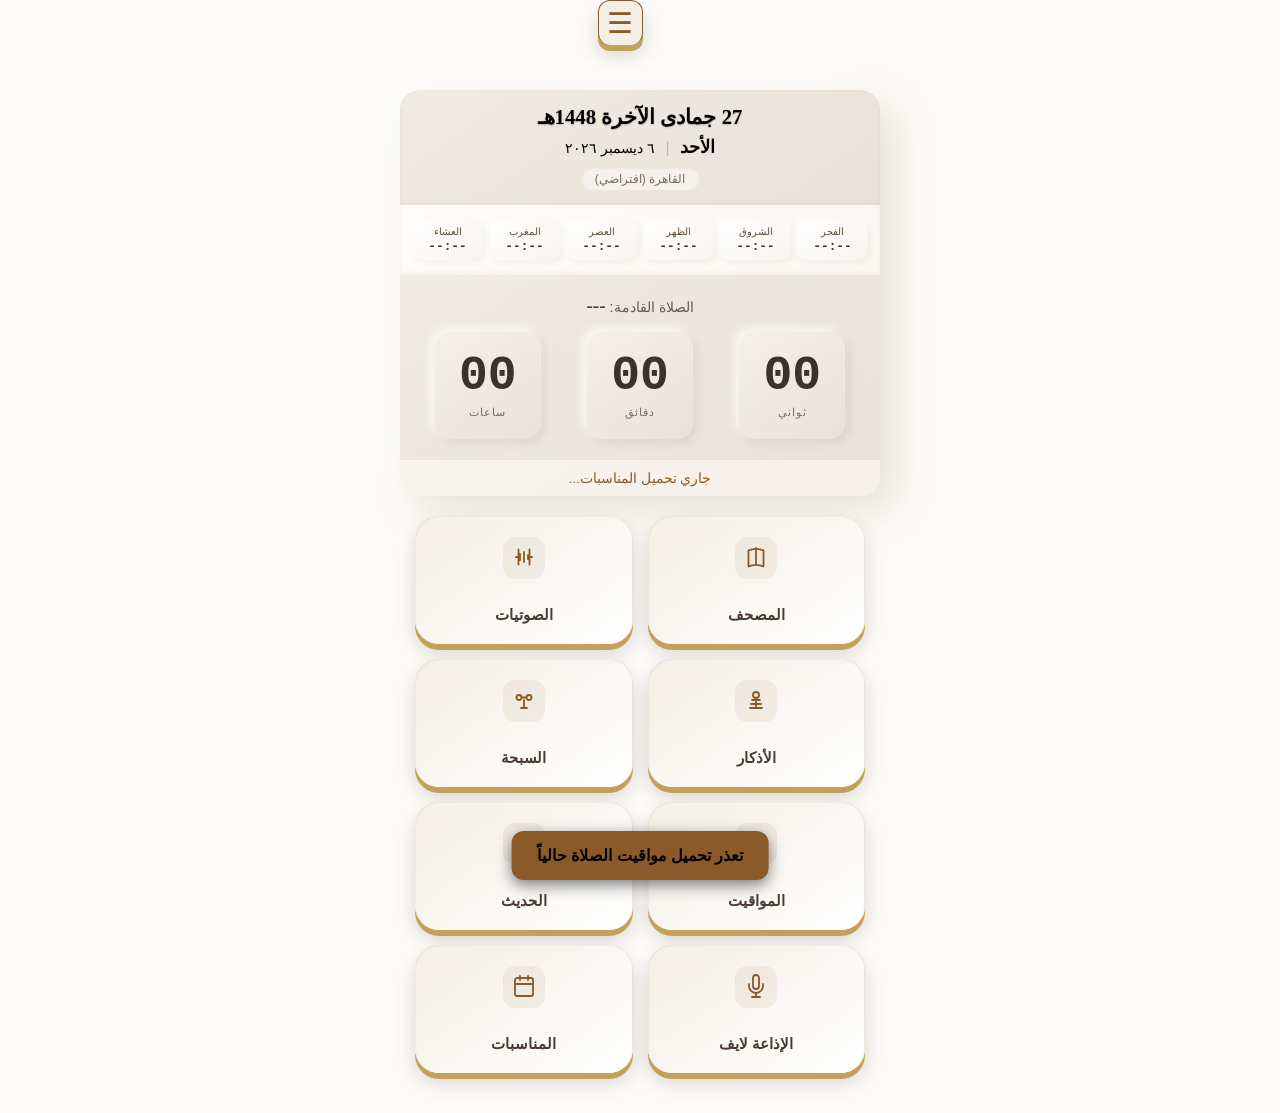
==== commit d09a4730: "Add files via upload" ====
--- a/index.html
+++ b/index.html
@@ -116,7 +116,7 @@
                 <p id="splash-hadith" class="splash-text">جاري التحميل...</p>
                 <p id="splash-proof" class="proof-text"></p>
             </div>
-            <button class="btn enter-btn" onclick="navigateTo('home')">بِسْمِ اللَّهِ</button>
+            <button class="btn enter-btn" onclick="window.location.hash='home'">بِسْمِ اللَّهِ</button>
         </div>
     </div>
 
@@ -184,6 +184,11 @@
                         </div>
                     </div>
                 </div>
+
+                <!-- Section 4: Islamic Events -->
+                <div id="home-events-countdown" style="padding: 10px; font-size: 0.85rem; color: var(--accent-color); text-align: center; border-top: 1px solid rgba(139, 90, 43, 0.1); font-family: 'Tajawal', sans-serif;">
+                    جاري تحميل المناسبات...
+                </div>
             </div>
 
             <div class="main-grid">
@@ -217,27 +222,64 @@
                         <svg viewBox="0 0 24 24"><path d="M5 5h11a3 3 0 0 1 3 3v11H8a3 3 0 0 0-3 3V5zm3 14h11M8 9h8M8 13h8"/></svg>
                     </span><br>الحديث
                 </button>
-                <button class="grid-btn" onclick="openWidgetStandalone()" style="background: linear-gradient(145deg, #8B5A2B20 0%, #6b442320 100%);">
-                    <span class="grid-icon" aria-hidden="true">
-                        <svg viewBox="0 0 24 24"><path d="M4 6h16M4 12h16M4 18h16"/></svg>
-                    </span><br>ويدجت الصلاة
+                <button class="grid-btn" onclick="navigateTo('radio')">
+                    <span class="grid-icon" aria-hidden="true">
+                        <svg viewBox="0 0 24 24"><path d="M12 1a3 3 0 0 0-3 3v8a3 3 0 0 0 6 0V4a3 3 0 0 0-3-3z"/><path d="M19 10v2a7 7 0 0 1-14 0v-2"/><line x1="12" y1="19" x2="12" y2="23"/><line x1="8" y1="23" x2="16" y2="23"/></svg>
+                    </span><br>الإذاعة لايف
+                </button>
+                <button class="grid-btn" onclick="navigateTo('events')">
+                    <span class="grid-icon" aria-hidden="true">
+                        <svg viewBox="0 0 24 24"><rect x="3" y="4" width="18" height="18" rx="2" ry="2"/><line x1="16" y1="2" x2="16" y2="6"/><line x1="8" y1="2" x2="8" y2="6"/><line x1="3" y1="10" x2="21" y2="10"/></svg>
+                    </span><br>المناسبات
                 </button>
             </div>
         </div>
     </div>
 
     <div id="azkarMenu-screen" class="screen hidden">
-        <div class="buttons-container" style="margin-top: 60px;">
-            <button class="btn" onclick="startAzkar('morning')">أذكار الصباح</button>
-            <button class="btn" onclick="startAzkar('evening')">أذكار المساء</button>
-            <button class="btn" onclick="startAzkar('sleep')">أذكار النوم</button>
-            <button class="btn" onclick="startAzkar('prayer')">أذكار بعد الصلاة</button>
-            <button class="btn" onclick="startAzkar('wakeup')">أذكار الاستيقاظ</button>
-            <button class="btn" onclick="startAzkar('friday')">أذكار يوم الجمعة</button>
-            <button class="btn" onclick="startAzkar('stairsUp')">ذكر طلوع السلم</button>
-            <button class="btn" onclick="startAzkar('stairsDown')">ذكر النزول</button>
-            <button class="btn" onclick="startAzkar('clothing')">ذكر لبس الملابس</button>
-            <button class="btn" onclick="startAzkar('ruqyah')">الرقية الشرعية</button>
+        <div class="azkar-grid">
+            <button class="azkar-item-btn" onclick="startAzkar('morning')">
+                <span class="azkar-item-icon">☀️</span>أذكار الصباح
+            </button>
+            <button class="azkar-item-btn" onclick="startAzkar('evening')">
+                <span class="azkar-item-icon">🌙</span>أذكار المساء
+            </button>
+            <button class="azkar-item-btn" onclick="startAzkar('sleep')">
+                <span class="azkar-item-icon">🛌</span>أذكار النوم
+            </button>
+            <button class="azkar-item-btn" onclick="startAzkar('wakeup')">
+                <span class="azkar-item-icon">☕</span>أذكار الاستيقاظ
+            </button>
+            <button class="azkar-item-btn" onclick="startAzkar('afterPrayer')">
+                <span class="azkar-item-icon">🕌</span>أذكار بعد الصلاة
+            </button>
+            <button class="azkar-item-btn" onclick="startAzkar('ruqyah')">
+                <span class="azkar-item-icon">🛡️</span>الرقية الشرعية
+            </button>
+            <button class="azkar-item-btn" onclick="startAzkar('clothing')">
+                <span class="azkar-item-icon">👕</span>اللباس والخلع
+            </button>
+            <button class="azkar-item-btn" onclick="startAzkar('home')">
+                <span class="azkar-item-icon">🏠</span>أذكار المنزل
+            </button>
+            <button class="azkar-item-btn" onclick="startAzkar('bathroom')">
+                <span class="azkar-item-icon">🚿</span>أذكار الخلاء
+            </button>
+            <button class="azkar-item-btn" onclick="startAzkar('travel')">
+                <span class="azkar-item-icon">✈️</span>أذكار السفر
+            </button>
+            <button class="azkar-item-btn" onclick="startAzkar('food')">
+                <span class="azkar-item-icon">🍽️</span>أذكار الطعام
+            </button>
+            <button class="azkar-item-btn" onclick="startAzkar('stairsUp')">
+                <span class="azkar-item-icon">🪜</span>صعود السلم
+            </button>
+            <button class="azkar-item-btn" onclick="startAzkar('stairsDown')">
+                <span class="azkar-item-icon">🪜</span>نزول السلم
+            </button>
+            <button class="azkar-item-btn" onclick="startAzkar('distress')">
+                <span class="azkar-item-icon">🤲</span>أذكار الكرب
+            </button>
         </div>
     </div>
 
@@ -248,6 +290,9 @@
             <div id="zikr-text">...</div>
             <p id="zikr-proof" class="proof-text"></p>
             <button id="counter-btn" class="counter-circle"><span id="zikr-count">١</span></button>
+            <button class="btn share-zikr-btn" onclick="shareZikrAsImage()" style="margin-top: 20px; font-size: 1rem; padding: 10px; width: auto; background: transparent;">
+                <span class="inline-ui-icon"><svg viewBox="0 0 24 24"><path d="M4 12v8a2 2 0 0 0 2 2h12a2 2 0 0 0 2-2v-8M16 6l-4-4l-4 4M12 2v13"/></svg></span> مشاركة كصورة
+            </button>
         </div>
     </div>
 
@@ -280,47 +325,112 @@
     <div id="prayerTimes-screen" class="screen hidden">
         <div class="paper-card" style="margin-top: 60px;">
             <div id="prayer-times-list" style="width:100%;"></div>
+        </div>
+    </div>
+
+    <div id="radio-screen" class="screen hidden">
+        <div class="radio-player-container" style="margin-top: 80px;">
+            <div class="radio-card">
+                <div class="radio-logo">📜</div>
+                <h2 class="radio-title">إذاعة القرآن الكريم</h2>
+                <p class="radio-subtitle">بث مباشر من القاهرة</p>
+                
+                <div class="radio-visualizer">
+                    <span></span><span></span><span></span><span></span><span></span>
+                </div>
+
+                <button id="radio-play-btn" class="radio-main-play" onclick="toggleRadioPlay()">
+                    <svg id="radio-play-icon" viewBox="0 0 24 24" width="40" height="40" fill="currentColor"><path d="M8 5v14l11-7z"/></svg>
+                </button>
+
+                <div class="radio-volume-container">
+                    <span class="inline-ui-icon"><svg viewBox="0 0 24 24"><path d="M11 5L6 9H2v6h4l5 4V5zM19.07 4.93a10 10 0 0 1 0 14.14M15.54 8.46a5 10 0 0 1 0 7.07"/></svg></span>
+                    <input type="range" id="radio-volume" min="0" max="1" step="0.1" value="0.8" oninput="updateRadioVolume(this.value)">
+                    <span class="inline-ui-icon"><svg viewBox="0 0 24 24"><path d="M11 5L6 9H2v6h4l5 4V5zM19.07 4.93a10 10 0 0 1 0 14.14M15.54 8.46a5 10 0 0 1 0 7.07M22.61 1.39a15 15 0 0 1 0 21.22"/></svg></span>
+                </div>
+            </div>
+        </div>
+    </div>
+
+    <div id="events-screen" class="screen hidden">
+        <div class="paper-card" style="margin-top: 60px; width: 92%;">
+            <h3 style="color:var(--accent-color); margin-bottom: 20px;">المناسبات الإسلامية القادمة</h3>
+            <div id="events-list" style="width: 100%; text-align: right;">
+                <!-- سيتم ملؤها برمجياً -->
+            </div>
+        </div>
+    </div>
+
+    <div id="audioMenu-screen" class="screen hidden">
+        <div class="audio-search-container" style="margin-top: 60px; width: 90%; max-width: 500px;">
+            <input type="text" id="reciter-search" class="top-search-input" style="position: relative; right: auto; left: auto; width: 100%; display: block;" placeholder="ابحث عن قارئ..." onkeyup="filterReciters(this.value)">
+        </div>
+        <div id="reciters-list" class="reciters-grid" style="margin-top: 20px;">
+            <!-- سيتم ملء القائمة برمجياً بصور وأسماء الشيوخ -->
+        </div>
+    </div>
+
+    <div id="recitationOptions-screen" class="screen hidden">
+        <div class="header-placeholder" style="height: 60px;"></div>
+        <div id="reciter-info-header" class="reciter-info-card">
+            <!-- معلومات القارئ المختارة -->
+        </div>
+        <div id="recitations-list" class="buttons-container" style="margin-top: 20px;">
+            <!-- الروايات المتاحة -->
+        </div>
+    </div>
+
+    <div id="audioSurahIndex-screen" class="screen hidden">
+        <div class="header-placeholder" style="height: 60px;"></div>
+        <div class="audio-search-container" style="width: 90%; max-width: 500px; margin-bottom: 15px;">
+            <input type="text" id="surah-audio-search" class="top-search-input" style="position: relative; right: auto; left: auto; width: 100%; display: block;" placeholder="ابحث عن سورة..." onkeyup="filterAudioSurahs(this.value)">
+        </div>
+        <div id="audio-surah-list" class="surah-grid">
+            <!-- قائمة السور -->
+        </div>
+    </div>
+
+    <div id="audioPlayer-screen" class="screen hidden">
+        <div class="player-container">
+            <div class="player-info">
+                <img id="player-reciter-image" src="" alt="">
+                <h3 id="player-surah-name">اسم السورة</h3>
+                <p id="player-reciter-name">اسم القارئ</p>
+                <p id="player-recitation-name">الرواية</p>
+            </div>
             
-            <!-- Widget Installation Section -->
-            <div style="margin-top: 25px; padding: 20px; background: linear-gradient(145deg, #f0ebe3 0%, #e8e2d8 100%); border-radius: 16px; border: 1px solid rgba(139,90,43,0.2);">
-                <div style="font-size: 1rem; font-weight: 700; color: #8B5A2B; margin-bottom: 12px; text-align: center;">
-                    📱 إضافة ويدجت للشاشة الرئيسية
-                </div>
-                <div style="font-size: 0.85rem; color: #5d4e37; line-height: 1.7; margin-bottom: 15px; text-align: center;">
-                    احصل على مواقيت الصلاة مباشرة على شاشتك الرئيسية
-                </div>
-                <button class="btn" style="width: 100%; background: linear-gradient(145deg, #8B5A2B 0%, #6b4423 100%); color: #fff; border: none;" onclick="openWidgetStandalone()">
-                    فتح الويدجت المنفصل
-                </button>
-                <div style="font-size: 0.75rem; color: #8B5A2B; margin-top: 12px; text-align: center; line-height: 1.6;">
-                    <strong>iOS:</strong> افتح الويدجت ← اضغط مشاركة ← "إضافة للشاشة الرئيسية"<br>
-                    <strong>Android:</strong> افتح الويدجت ← القائمة ← "إضافة للشاشة الرئيسية"
-                </div>
-            </div>
-        </div>
-    </div>
-
-    <div id="audioMenu-screen" class="screen hidden">
-        <div class="audio-player-container" style="margin-top: 60px;">
-            <input type="text" id="reciter-search" placeholder="ابحث عن قارئ..." onkeyup="filterReciters()">
-            <select id="reciter-select" onchange="updateReciter()">
-                <option value="">جاري التحميل...</option>
-            </select>
-            <select id="surah-select-audio" onchange="updateAudioSurah()">
-                <option value="">اختر السورة...</option>
-            </select>
-            <audio id="global-quran-audio" controls style="width:100%; margin-top:10px;"></audio>
-        </div>
-        <div class="paper-card" style="min-height:20vh; justify-content:center;">
-            <div id="now-playing-title" style="font-family:'Amiri'; color:var(--accent-color); font-size:1.4rem; padding: 10px;">اختر قارئ وسورة</div>
+            <div class="player-controls">
+                <div class="progress-area">
+                    <span id="current-time">00:00</span>
+                    <input type="range" id="audio-seekbar" value="0" max="100" oninput="seekAudio(this.value)">
+                    <span id="total-duration">00:00</span>
+                </div>
+                
+                <div class="control-buttons">
+                    <button class="player-btn" onclick="skipAudio(-10)">⏪</button>
+                    <button id="play-pause-btn" class="player-btn play-main" onclick="toggleAudioPlay()">▶</button>
+                    <button class="player-btn" onclick="skipAudio(10)">⏩</button>
+                </div>
+            </div>
         </div>
     </div>
 
     <div id="quranIndex-screen" class="screen hidden">
         <div class="surah-grid-container" style="margin-top: 60px;">
             <div class="index-summary-card" id="quran-index-summary">فهرس المصحف</div>
-            <button class="btn" style="width: 100%; margin-bottom: 20px; background-color: var(--accent-color); color: var(--bg-color);" onclick="navigateTo('bookmarks')">علاماتي المرجعية</button>
+            <div style="display:flex; gap:10px; margin-bottom: 15px;">
+                <button class="btn" style="flex:1; background-color: var(--accent-color); color: var(--bg-color); font-size: 1rem;" onclick="navigateTo('bookmarks')">المحفوظات</button>
+                <button class="btn" style="flex:1; font-size: 1rem;" onclick="navigateTo('quranSearch')">بحث في القرآن</button>
+            </div>
             <div id="surah-list" class="surah-grid"></div>
+        </div>
+    </div>
+
+    <div id="quranSearch-screen" class="screen hidden">
+        <div class="search-container" style="margin-top: 60px; width: 92%;">
+            <div id="quran-search-results" style="width: 100%;">
+                <p style="text-align:center; padding:20px; opacity:0.6;">ابدأ الكتابة في شريط البحث العلوي...</p>
+            </div>
         </div>
     </div>
 
--- a/style.css
+++ b/style.css
@@ -1,5 +1,42 @@
-/* استيراد خط تجوال للقوائم، والأميري للمصحف والأذكار (الخط العثماني) */
-@import url('https://fonts.googleapis.com/css2?family=Amiri+Quran&family=Amiri:wght@400;700&family=Tajawal:wght@400;700&display=swap');
+/* استيراد الخطوط المحلية (Offline Support) */
+@font-face {
+    font-family: 'Amiri';
+    src: url('https://cdn.jsdelivr.net/gh/google/fonts/ofl/amiri/Amiri-Regular.ttf') format('truetype');
+    font-weight: normal;
+    font-style: normal;
+    font-display: swap;
+}
+@font-face {
+    font-family: 'Amiri';
+    src: url('https://cdn.jsdelivr.net/gh/google/fonts/ofl/amiri/Amiri-Bold.ttf') format('truetype');
+    font-weight: bold;
+    font-style: normal;
+    font-display: swap;
+}
+@font-face {
+    font-family: 'Tajawal';
+    src: url('https://cdn.jsdelivr.net/gh/google/fonts/ofl/tajawal/Tajawal-Regular.ttf') format('truetype');
+    font-weight: normal;
+    font-style: normal;
+    font-display: swap;
+}
+@font-face {
+    font-family: 'Tajawal';
+    src: url('https://cdn.jsdelivr.net/gh/google/fonts/ofl/tajawal/Tajawal-Bold.ttf') format('truetype');
+    font-weight: bold;
+    font-style: normal;
+    font-display: swap;
+}
+
+/* تعريف خط مجمع الملك فهد (KFGQPC) - Uthmanic Script */
+@font-face {
+    font-family: 'KFGQPC Uthmanic Script HAFS';
+    src: url('fonts/quran.ttf') format('truetype'),
+         url('https://cdn.rawgit.com/GhaithSarkis/QuranFonts/master/KFGQPC%20Uthmanic%20Script%20HAFS.ttf') format('truetype');
+    font-weight: normal;
+    font-style: normal;
+    font-display: swap;
+}
 
 :root {
     --bg-color: #FDFBF7;
@@ -8,11 +45,13 @@
     --accent-color: #8B5A2B; 
     --progress-bg: #E0D8C8; 
     --zikr-font-size: 1.6rem; 
+    --quran-font-size: 2.1rem; 
     --widget-bg: linear-gradient(135deg, #8B5A2B, #A06D3A);
-    /* ألوان خاصة لصفحة المصحف تطابق طبعة المدينة */
-    --mushaf-bg: #FCF7E8; 
-    --mushaf-text: #000000;
-    --quran-font-family: 'KFGQPC Uthmanic Script HAFS', 'KFGQPC HAFS Uthmanic Script', 'Amiri Quran', serif;
+    /* ألوان خاصة لصفحة المصحف تطابق المصحف الذهبي */
+    --mushaf-bg: #fdf6e3; 
+    --mushaf-text: #2c2416;
+    --quran-border: #c5a059;
+    --quran-font-family: 'KFGQPC Uthmanic Script HAFS', serif;
 }
 
 body.dark-theme {
@@ -23,8 +62,9 @@
     --progress-bg: #222222; 
     --widget-bg: linear-gradient(135deg, #2A1A10, #4A2E1B);
     /* ألوان المصحف في الوضع الليلي */
-    --mushaf-bg: #1A1511; 
-    --mushaf-text: #E0D8C8;
+    --mushaf-bg: #121212; 
+    --mushaf-text: #e0d8c8;
+    --quran-border: #8b5a2b;
 }
 
 body.quran-font-classic {
@@ -33,16 +73,18 @@
 
 * { box-sizing: border-box; margin: 0; padding: 0; -webkit-tap-highlight-color: transparent; }
 
-body { 
-    font-family: 'Tajawal', sans-serif; 
-    background-color: var(--bg-color); 
-    color: var(--text-color); 
-    min-height: 100vh; 
+body {
+    background-color: var(--bg-color);
+    color: var(--text-color);
+    font-family: 'Tajawal', 'Amiri', sans-serif;
+    margin: 0;
+    padding: 0;
+    direction: rtl;
+    text-align: right;
+    transition: background-color 0.3s, color 0.3s;
     overflow-x: hidden;
-    overflow-y: auto;
-    user-select: none; 
-    transition: background-color 0.3s, color 0.3s; 
-    direction: rtl;
+    -webkit-tap-highlight-color: transparent;
+    user-select: none;
 }
 
 /* --- إعدادات الشاشات العامة --- */
@@ -53,12 +95,25 @@
 .active { display: flex; animation: fadeIn 0.3s ease; }
 @keyframes fadeIn { from { opacity: 0; } to { opacity: 1; } }
 
-/* --- الهيدر العلوي النحيف (ومدمج به البحث) --- */
-.top-header {
-    position: fixed; top: 0; left: 0; width: 100%; height: 50px;
-    background-color: var(--card-bg); z-index: 90;
-    display: flex; justify-content: center; align-items: center;
-    padding: 0 10px; box-shadow: 0 2px 5px rgba(0,0,0,0.1);
+/* --- الهيدر الاحترافي (Premium Header) --- */
+header {
+    background: rgba(253, 251, 247, 0.95);
+    backdrop-filter: blur(10px);
+    height: 65px;
+    display: flex;
+    align-items: center;
+    justify-content: space-between;
+    padding: 0 15px;
+    position: fixed;
+    top: 0; width: 100%;
+    z-index: 1000;
+    box-shadow: 0 2px 15px rgba(139, 90, 43, 0.08);
+    border-bottom: 1px solid rgba(139, 90, 43, 0.1);
+}
+
+.dark-theme header {
+    background: rgba(26, 26, 26, 0.95);
+    border-bottom: 1px solid rgba(197, 160, 89, 0.2);
 }
 .top-header.hidden { display: none !important; }
 .hamburger-btn {
@@ -104,9 +159,15 @@
     width: 45px; height: 45px; border-radius: 12px;
     cursor: pointer; z-index: 80; display: flex;
     justify-content: center; align-items: center;
-    box-shadow: 0 4px 10px rgba(0,0,0,0.15); transition: 0.2s;
-}
-.home-menu-btn:active { transform: scale(0.9); background: var(--accent-color); color: var(--bg-color); }
+    box-shadow: 0 4px 0 var(--quran-border), 0 6px 10px rgba(0,0,0,0.15); 
+    transition: all 0.1s ease;
+}
+.home-menu-btn:active { 
+    transform: translateY(2px); 
+    background: var(--accent-color); 
+    color: var(--bg-color); 
+    box-shadow: 0 2px 0 var(--quran-border), 0 3px 5px rgba(0,0,0,0.1);
+}
 .home-content { width: 100%; display: flex; flex-direction: column; align-items: center; padding-top: 15px; }
 
 /* --- القائمة الجانبية (Sidebar) --- */
@@ -118,8 +179,28 @@
 .sidebar-header h3 { font-family: 'Amiri', serif; color: var(--accent-color); font-size: 1.8rem; }
 .close-sidebar { background: none; border: none; color: var(--text-color); font-size: 1.5rem; cursor: pointer; }
 .sidebar-section { margin-bottom: 20px; border-bottom: 1px solid var(--progress-bg); padding-bottom: 15px; }
-.sidebar-btn { width: 100%; background: none; border: 1px solid var(--accent-color); color: var(--text-color); padding: 12px; border-radius: 10px; font-family: 'Tajawal'; font-size: 1.1rem; cursor: pointer; font-weight: bold; transition: 0.2s; }
-.sidebar-btn:active { background: var(--accent-color); color: #000; }
+.sidebar-btn { 
+    width: 100%; 
+    background: var(--bg-color); 
+    border: 1px solid var(--accent-color); 
+    color: var(--text-color); 
+    padding: 12px; 
+    border-radius: 10px; 
+    font-family: 'Tajawal'; 
+    font-size: 1.1rem; 
+    cursor: pointer; 
+    font-weight: bold; 
+    transition: all 0.1s ease; 
+    box-shadow: 0 4px 0 var(--quran-border), 0 6px 10px rgba(0,0,0,0.1);
+    position: relative;
+    top: 0;
+}
+.sidebar-btn:active { 
+    top: 2px;
+    background: var(--accent-color); 
+    color: #000; 
+    box-shadow: 0 2px 0 var(--quran-border), 0 3px 5px rgba(0,0,0,0.1);
+}
 .btn-with-icon { display: inline-flex; align-items: center; justify-content: center; gap: 8px; }
 .inline-ui-icon { width: 18px; height: 18px; display: inline-flex; align-items: center; justify-content: center; }
 .inline-ui-icon svg { width: 18px; height: 18px; fill: none; stroke: currentColor; stroke-width: 2; stroke-linecap: round; stroke-linejoin: round; }
@@ -143,8 +224,63 @@
 .floating-back:active { transform: scale(0.9); }
 .floating-back.hidden { display: none; opacity: 0; }
 
-/* --- شاشة الترحيب --- */
-.splash-bg { background-image: url('https://www.transparenttextures.com/patterns/arabesque.png'); background-color: var(--card-bg); position: relative; justify-content: center; }
+/* --- أذكار منوعة (شبكة) --- */
+.azkar-grid {
+    display: grid;
+    grid-template-columns: repeat(2, 1fr);
+    gap: 12px;
+    width: 95%;
+    max-width: 600px;
+    margin: 60px auto 20px;
+    padding-bottom: 30px;
+}
+
+.azkar-item-btn {
+    background: var(--card-bg);
+    border: 1px solid var(--accent-color);
+    border-radius: 15px;
+    padding: 20px 10px;
+    font-family: 'Tajawal', sans-serif;
+    font-size: 1.1rem;
+    font-weight: bold;
+    color: var(--text-color);
+    cursor: pointer;
+    transition: all 0.1s ease;
+    display: flex;
+    flex-direction: column;
+    align-items: center;
+    justify-content: center;
+    text-align: center;
+    box-shadow: 0 4px 0 var(--quran-border), 0 6px 10px rgba(0,0,0,0.1);
+    position: relative;
+    top: 0;
+}
+
+.azkar-item-btn:hover {
+    background: var(--accent-color);
+    color: #000;
+}
+
+.azkar-item-btn:active {
+    top: 2px;
+    box-shadow: 0 2px 0 var(--quran-border), 0 3px 5px rgba(0,0,0,0.1);
+}
+
+.azkar-item-icon {
+    font-size: 1.8rem;
+    margin-bottom: 8px;
+}
+
+.dark-theme .azkar-item-btn {
+    background: #2a2a2a;
+    border-color: #444;
+}
+
+.dark-theme .azkar-item-btn:hover {
+    background: var(--accent-color);
+    color: #000;
+}
+
 .splash-overlay { position: absolute; top:0; left:0; width:100%; height:100%; background: linear-gradient(rgba(0,0,0,0.7), rgba(0,0,0,0.9)); z-index: 1; }
 .splash-content { position: relative; z-index: 2; text-align: center; width: 90%; max-width: 500px; }
 .splash-title { color: var(--accent-color); font-family: 'Amiri Quran', serif; font-size: 3.5rem; margin-bottom: 30px; text-shadow: 0 2px 10px rgba(0,0,0,0.5); }
@@ -374,19 +510,45 @@
 }
 
 .main-grid { display: grid; grid-template-columns: 1fr 1fr; gap: 15px; width: 92%; max-width: 450px; margin-top: 20px; }
-.grid-btn { background-color: var(--card-bg); color: var(--accent-color); border: 2px solid var(--accent-color); padding: 22px 10px; font-size: 1.25rem; font-weight: bold; border-radius: 20px; cursor: pointer; box-shadow: 0 5px 15px rgba(0,0,0,0.2); text-align: center; }
-.quran-grid-btn { position: relative; overflow: hidden; }
+.grid-btn {
+    background: linear-gradient(145deg, var(--card-bg), #ffffff);
+    border: 1px solid rgba(139, 90, 43, 0.1);
+    border-radius: 24px;
+    padding: 20px 10px;
+    font-family: 'Tajawal', sans-serif;
+    font-size: 0.95rem;
+    font-weight: 700;
+    color: var(--text-color);
+    cursor: pointer;
+    box-shadow: 0 5px 0 var(--quran-border), 0 8px 15px rgba(0,0,0,0.1);
+    transition: all 0.1s ease;
+    display: flex;
+    flex-direction: column;
+    align-items: center;
+    justify-content: center;
+    gap: 10px;
+    position: relative;
+    top: 0;
+}
+
+.grid-btn:active {
+    top: 3px;
+    box-shadow: 0 2px 0 var(--quran-border), 0 4px 8px rgba(0,0,0,0.1);
+}
+
 .grid-icon {
-    width: 40px;
-    height: 40px;
-    margin: 0 auto 6px;
-    display: inline-flex;
-    align-items: center;
-    justify-content: center;
+    width: 42px;
+    height: 42px;
+    padding: 8px;
+    background: rgba(139, 90, 43, 0.08);
     border-radius: 12px;
-    background: linear-gradient(180deg, rgba(160,109,58,0.22), rgba(139,90,43,0.1));
-    border: 1px solid rgba(139,90,43,0.35);
-    box-shadow: 0 2px 8px rgba(0,0,0,0.12) inset, 0 2px 6px rgba(0,0,0,0.1);
+    color: var(--accent-color);
+    transition: all 0.3s;
+}
+
+.grid-btn:hover .grid-icon {
+    background: var(--accent-color);
+    color: white;
 }
 .grid-icon svg {
     width: 24px;
@@ -398,8 +560,52 @@
     stroke-linejoin: round;
 }
 
-/* --- بطاقات الأذكار والحديث --- */
-.paper-card { background-color: var(--card-bg); width: 92%; max-width: 650px; min-height: 50vh; padding: 35px 25px; border-radius: 25px; box-shadow: 0 10px 30px rgba(0,0,0,0.3); display: flex; flex-direction: column; align-items: center; text-align: center; margin-top: 20px; border: 1px solid rgba(255, 255, 255, 0.05); }
+/* --- تأثيرات ذهبية فخمة --- */
+.golden-text {
+    background: linear-gradient(to bottom, #c5a059 22%, #F7EF8A 40%, #D2AC47 44%, #EDC967 50%, #BB9B32 52%, #CFB24B 60%, #c5a059 100%);
+    -webkit-background-clip: text;
+    -webkit-text-fill-color: transparent;
+    font-weight: bold;
+}
+
+.golden-border {
+    border: 2px solid;
+    border-image: linear-gradient(45deg, #8B5A2B, #c5a059, #8B5A2B) 1;
+}
+
+.paper-card {
+    background-color: var(--card-bg);
+    background-image: url('https://www.transparenttextures.com/patterns/parchment.png');
+    border-radius: 30px;
+    padding: 30px 20px;
+    margin: 15px auto;
+    width: 88%;
+    box-shadow: 0 10px 30px rgba(0,0,0,0.06), inset 0 0 40px rgba(139, 90, 43, 0.05);
+    border: 1px solid rgba(139, 90, 43, 0.12);
+    display: flex;
+    flex-direction: column;
+    align-items: center;
+    position: relative;
+    overflow: hidden;
+    animation: fadeIn 0.5s ease-out;
+}
+
+.paper-card::before {
+    content: '';
+    position: absolute;
+    top: 0; left: 0; right: 0; height: 4px;
+    background: linear-gradient(90deg, transparent, var(--accent-color), transparent);
+    opacity: 0.3;
+}
+
+/* تحسين السكرول بار ليناسب الشكل الذهبي */
+::-webkit-scrollbar { width: 6px; }
+::-webkit-scrollbar-track { background: var(--bg-color); }
+::-webkit-scrollbar-thumb { 
+    background: var(--accent-color); 
+    border-radius: 10px;
+    border: 2px solid var(--bg-color);
+}
 
 #zikr-text { font-family: 'Amiri', serif; font-size: var(--zikr-font-size); line-height: 2.2; margin-bottom: 30px; white-space: pre-line; color: var(--text-color);}
 .proof-text { font-size: 0.95rem; opacity: 0.7; border-top: 1px dashed var(--accent-color); padding-top: 15px; margin-top: 10px; width: 100%; }
@@ -430,102 +636,131 @@
     top: auto;
     bottom: 14px;
     transform: none;
-    background: rgba(255, 255, 255, 0.75);
+    background: rgba(255, 255, 255, 0.2);
     color: var(--accent-color);
     border: 1px solid var(--accent-color);
     border-radius: 50%;
-    width: 45px;
-    height: 45px;
-    font-size: 1.8rem;
+    width: 35px;
+    height: 35px;
+    font-size: 1.2rem;
     display: flex;
     justify-content: center;
     align-items: center;
     cursor: pointer;
     z-index: 100;
-    box-shadow: 0 2px 8px rgba(0,0,0,0.2);
+    box-shadow: 0 1px 4px rgba(0,0,0,0.1);
     transition: 0.2s;
-    backdrop-filter: blur(3px);
-}
-.dark-theme .mushaf-nav-btn { background: rgba(0, 0, 0, 0.75); }
+    backdrop-filter: blur(2px);
+    opacity: 0.6;
+}
+.mushaf-nav-btn:hover { opacity: 1; background: rgba(255, 255, 255, 0.5); }
+.dark-theme .mushaf-nav-btn { background: rgba(0, 0, 0, 0.2); }
 .mushaf-nav-btn:active { transform: scale(0.9); }
 
-.right-btn { right: 8px; } /* السهم اليمين (الصفحة السابقة) */
-.left-btn { left: 8px; } /* السهم اليسار (الصفحة التالية) */
+.right-btn { right: 35%; } /* السهم اليمين (الصفحة السابقة) */
+.left-btn { left: 35%; } /* السهم اليسار (الصفحة التالية) */
 
 .mushaf-page {
-    background-color: var(--mushaf-bg); /* لون الورق */
-    width: 100%;
-    max-width: 560px; /* أقرب لشكل مصحف المدينة */
-    height: 100%; /* تملأ المساحة المتاحة حتى الأسفل */
-    border: 4px double var(--accent-color);
-    outline: 1px solid var(--accent-color);
-    outline-offset: -6px;
-    border-radius: 8px;
-    padding: 10px 10px 8px;
+    background-color: var(--mushaf-bg);
+    background-image: url('https://www.transparenttextures.com/patterns/parchment.png');
+    width: 98vw;
+    max-width: 100%;
+    height: 92vh;
+    border: 8px solid transparent;
+    border-image: url('https://www.transparenttextures.com/patterns/black-linen.png') 30 round;
+    box-shadow: 0 15px 45px rgba(0,0,0,0.4), inset 0 0 100px rgba(197, 160, 89, 0.1);
+    position: relative;
+    padding: 20px 5px 10px;
     display: flex;
     flex-direction: column;
-    justify-content: space-between;
-    box-shadow: 0 5px 20px rgba(0,0,0,0.2);
-    overflow: hidden; /* يمنع خروج النص وتكوين سكرول */
-    transform-origin: center center;
+    overflow: hidden;
+    border-radius: 5px;
+    margin: 0 auto;
+}
+
+/* إطار ذهبي داخلي */
+.mushaf-page::before {
+    content: "";
+    position: absolute;
+    top: 5px; left: 5px; right: 5px; bottom: 5px;
+    border: 2px solid var(--quran-border);
+    border-radius: 3px;
+    pointer-events: none;
+    z-index: 1;
+}
+
+/* زخارف الزوايا */
+.mushaf-page::after {
+    content: "۞";
+    position: absolute;
+    top: -5px; left: 50%;
+    transform: translateX(-50%);
+    color: var(--quran-border);
+    font-size: 1.5rem;
+    z-index: 2;
 }
 
 .mushaf-header {
     display: flex; justify-content: space-between; align-items: center;
-    font-family: 'Amiri', serif; font-size: 1.1rem; color: var(--accent-color);
-    border-bottom: 1px solid var(--accent-color); padding-bottom: 3px; font-weight: bold;
+    font-family: 'Amiri', serif; font-size: 1.2rem; color: var(--accent-color);
+    padding-bottom: 10px; font-weight: bold;
+    position: relative;
+    z-index: 3;
+}
+
+.mushaf-header span {
+    background: rgba(197, 160, 89, 0.1);
+    padding: 2px 15px;
+    border-radius: 20px;
+    border: 1px solid rgba(197, 160, 89, 0.3);
 }
 
 .quran-text-container { 
     font-family: var(--quran-font-family);
-    font-size: clamp(1.2rem, 4.7vw, 1.9rem);
-    line-height: 1.95; 
+    font-size: var(--quran-font-size);
+    line-height: 2.3; 
     color: var(--mushaf-text);
     text-align: justify;
-    text-justify: inter-word;
-    flex-grow: 1; /* يأخذ كل المساحة المتاحة في المنتصف */
-    display: block;
-    overflow: hidden; /* صارم: ممنوع السكرول الداخلي */
-}
-.quran-text-container .ayah-span { margin-inline: 1px; }
+    text-align-last: center;
+    direction: rtl;
+    flex-grow: 1;
+    overflow-y: auto;
+    position: relative;
+    z-index: 3;
+    padding: 10px 15px;
+    -webkit-overflow-scrolling: touch;
+}
 
 .mushaf-footer {
-    text-align: center; border-top: 1px solid var(--accent-color); padding-top: 3px;
-}
+    text-align: center; padding-top: 10px;
+    position: relative;
+    z-index: 3;
+}
+
 .mushaf-page-num {
     display: inline-block; font-family: 'Tajawal', sans-serif; font-weight: bold;
-    color: var(--accent-color); border: 1px solid var(--accent-color);
-    padding: 1px 15px; border-radius: 12px; font-size: 0.95rem;
+    color: var(--quran-border); 
+    background: rgba(197, 160, 89, 0.05);
+    padding: 2px 20px; border-radius: 50% 50% 0 0; 
+    border: 2px solid var(--quran-border);
+    border-bottom: none;
+    font-size: 1rem;
 }
 
 .mushaf-page.flip-next {
-    animation: pageFlipNext 0.25s ease;
+    animation: pageFlipNext 0.4s cubic-bezier(0.45, 0.05, 0.55, 0.95);
 }
 .mushaf-page.flip-prev {
-    animation: pageFlipPrev 0.25s ease;
-}
-.mushaf-page.flip-glow::after {
-    content: "";
-    position: absolute;
-    inset: 0;
-    pointer-events: none;
-    background: linear-gradient(110deg, transparent 0%, rgba(255, 255, 255, 0.12) 45%, transparent 70%);
-    animation: pageShine 0.3s ease;
-}
+    animation: pageFlipPrev 0.4s cubic-bezier(0.45, 0.05, 0.55, 0.95);
+}
+
 @keyframes pageFlipNext {
-    0% { transform: perspective(1000px) rotateY(0deg) translateX(0); opacity: 1; }
-    50% { transform: perspective(1000px) rotateY(-8deg) translateX(-14px); opacity: 0.7; }
-    100% { transform: perspective(1000px) rotateY(0deg) translateX(0); opacity: 1; }
-}
-@keyframes pageShine {
-    0% { transform: translateX(45%); opacity: 0; }
-    50% { opacity: 1; }
-    100% { transform: translateX(-45%); opacity: 0; }
+    0% { transform: perspective(1500px) rotateY(0deg); transform-origin: left; }
+    100% { transform: perspective(1500px) rotateY(-180deg); transform-origin: left; }
 }
 @keyframes pageFlipPrev {
-    0% { transform: perspective(1000px) rotateY(0deg) translateX(0); opacity: 1; }
-    50% { transform: perspective(1000px) rotateY(8deg) translateX(14px); opacity: 0.7; }
-    100% { transform: perspective(1000px) rotateY(0deg) translateX(0); opacity: 1; }
+    0% { transform: perspective(1500px) rotateY(0deg); transform-origin: right; }
+    100% { transform: perspective(1500px) rotateY(180deg); transform-origin: right; }
 }
 
 .swipe-hint {
@@ -550,27 +785,114 @@
     50% { opacity: 1; }
 }
 
-/* فواصل السور */
-.surah-divider { text-align: center; background: url('https://www.transparenttextures.com/patterns/arabesque.png'), var(--accent-color); color: var(--bg-color); padding: 6px; margin: 8px 0; border-radius: 5px; font-family: 'Amiri Quran', serif; font-size: 1.4rem; box-shadow: 0 2px 4px rgba(0,0,0,0.1); }
-.bismillah-divider { text-align: center; font-size: 1.2rem; color: var(--accent-color); margin-bottom: 8px; font-family: 'Amiri Quran', serif; }
-.ayah-symbol { color: var(--accent-color); font-size: 0.7em; margin: 0 3px; }
+/* فواصل السور - نمط المصحف الذهبي */
+.surah-divider { 
+    text-align: center; 
+    background: linear-gradient(45deg, #c5a059, #8b5a2b);
+    color: #fff; 
+    padding: 10px; 
+    margin: 15px 0; 
+    border-radius: 8px; 
+    font-family: 'Amiri Quran', serif; 
+    font-size: 1.6rem; 
+    box-shadow: 0 4px 10px rgba(0,0,0,0.2);
+    border: 2px solid #fff;
+}
+.bismillah-divider { 
+    text-align: center; 
+    font-size: 1.5rem; 
+    color: var(--mushaf-text); 
+    margin: 15px 0; 
+    font-family: 'Amiri Quran', serif; 
+    opacity: 0.9;
+}
+.ayah-symbol { 
+    color: var(--quran-border); 
+    font-size: 0.85em; 
+    margin: 0 5px; 
+    font-weight: bold;
+}
 
 /* ========================================================= */
 
 /* --- القوائم والأزرار --- */
 .buttons-container { display: flex; flex-direction: column; gap: 15px; width: 85%; max-width: 400px; margin-top: 20px; }
-.btn { background-color: var(--card-bg); color: var(--accent-color); border: 2px solid var(--accent-color); padding: 16px; font-size: 1.3rem; font-weight: bold; font-family: 'Tajawal', sans-serif; border-radius: 15px; cursor: pointer; transition: all 0.2s; }
+.btn { 
+    background-color: var(--card-bg); 
+    color: var(--accent-color); 
+    border: 2px solid var(--accent-color); 
+    padding: 16px; 
+    font-size: 1.3rem; 
+    font-weight: bold; 
+    font-family: 'Tajawal', sans-serif; 
+    border-radius: 15px; 
+    cursor: pointer; 
+    transition: all 0.1s ease; 
+    box-shadow: 0 5px 0 var(--quran-border), 0 8px 15px rgba(0,0,0,0.1);
+    position: relative;
+    top: 0;
+}
+.btn:active { 
+    top: 3px;
+    box-shadow: 0 2px 0 var(--quran-border), 0 4px 8px rgba(0,0,0,0.1);
+}
 .surah-grid-container { width: 92%; max-width: 600px; padding-bottom: 30px; }
 .surah-grid { display: flex; flex-direction: column; gap: 12px; width: 100%; }
 .index-summary-card { width: 100%; margin-bottom: 14px; background: linear-gradient(135deg, var(--card-bg), rgba(160,109,58,0.12)); border: 1px solid var(--progress-bg); color: var(--accent-color); padding: 14px 16px; border-radius: 15px; text-align: center; font-family: 'Amiri', serif; font-size: 1.2rem; font-weight: bold; box-shadow: 0 4px 12px rgba(0,0,0,0.08); }
-.surah-card-btn { background: linear-gradient(180deg, var(--card-bg), rgba(160,109,58,0.08)); border: 1px solid var(--progress-bg); color: var(--text-color); padding: 18px 20px; border-radius: 15px; cursor: pointer; font-family: 'Amiri', serif; font-size: 1.4rem; font-weight: bold; display: flex; align-items: center; justify-content: flex-start; gap: 15px; text-align: right; box-shadow: 0 3px 10px rgba(0,0,0,0.07); transition: transform 0.2s, border-color 0.2s, box-shadow 0.2s; }
-.surah-card-btn:active { transform: scale(0.98); border-color: var(--accent-color); box-shadow: 0 5px 14px rgba(0,0,0,0.13); }
+.surah-card-btn { 
+    background: linear-gradient(180deg, var(--card-bg), rgba(160,109,58,0.08)); 
+    border: 1px solid var(--progress-bg); 
+    color: var(--text-color); 
+    padding: 15px 20px; 
+    border-radius: 15px; 
+    cursor: pointer; 
+    font-family: 'Amiri', serif; 
+    font-size: 1.4rem; 
+    font-weight: bold; 
+    display: flex; 
+    align-items: center; 
+    justify-content: flex-start; 
+    gap: 15px; 
+    text-align: right; 
+    box-shadow: 0 4px 0 var(--quran-border), 0 6px 12px rgba(0,0,0,0.08); 
+    transition: all 0.1s ease; 
+    width: 100%;
+    position: relative;
+    top: 0;
+}
+
+.surah-card-btn:active { 
+    top: 2px;
+    border-color: var(--accent-color); 
+    box-shadow: 0 2px 0 var(--quran-border), 0 3px 6px rgba(0,0,0,0.1); 
+}
 .surah-number { font-family: 'Tajawal'; font-size: 1rem; background: var(--progress-bg); color: var(--accent-color); width: 35px; height: 35px; border-radius: 50%; display: flex; align-items: center; justify-content: center; min-width: 35px; }
 
 .hadith-library-container { width: 92%; max-width: 560px; }
 #hadith-library-list { width: 100%; display: flex; flex-direction: column; gap: 14px; }
-.hadith-library-btn { width: 100%; background: linear-gradient(180deg, var(--card-bg), rgba(160,109,58,0.08)); color: var(--text-color); border: 1px solid var(--progress-bg); border-radius: 16px; padding: 16px 14px; display: flex; align-items: center; justify-content: space-between; gap: 10px; cursor: pointer; text-align: right; box-shadow: 0 4px 12px rgba(0,0,0,0.08); transition: transform 0.2s, border-color 0.2s; }
-.hadith-library-btn:active { transform: scale(0.98); border-color: var(--accent-color); }
+.hadith-library-btn { 
+    width: 100%; 
+    background: linear-gradient(180deg, var(--card-bg), rgba(160,109,58,0.08)); 
+    color: var(--text-color); 
+    border: 1px solid var(--progress-bg); 
+    border-radius: 16px; 
+    padding: 16px 14px; 
+    display: flex; 
+    align-items: center; 
+    justify-content: space-between; 
+    gap: 10px; 
+    cursor: pointer; 
+    text-align: right; 
+    box-shadow: 0 4px 0 var(--quran-border), 0 6px 12px rgba(0,0,0,0.08); 
+    transition: all 0.1s ease; 
+    position: relative;
+    top: 0;
+}
+.hadith-library-btn:active { 
+    top: 2px;
+    border-color: var(--accent-color); 
+    box-shadow: 0 2px 0 var(--quran-border), 0 3px 6px rgba(0,0,0,0.1);
+}
 .hadith-library-main { display: flex; flex-direction: column; gap: 4px; }
 .hadith-library-title { font-family: 'Amiri', serif; font-size: 1.35rem; color: var(--accent-color); font-weight: bold; }
 .hadith-library-sub { font-size: 0.95rem; opacity: 0.85; }
@@ -625,6 +947,221 @@
     stroke-linejoin: round;
 }
 
+/* --- قسم الصوتيات والقراء الاحترافي --- */
+.reciters-grid {
+    display: flex;
+    flex-direction: column;
+    gap: 15px;
+    width: 95%;
+    max-width: 800px;
+    padding: 10px;
+}
+
+/* --- قائمة القراء المحسنة --- */
+.reciter-card {
+    background: var(--card-bg);
+    border: 1px solid rgba(139, 90, 43, 0.1);
+    border-radius: 20px;
+    padding: 15px;
+    display: flex;
+    align-items: center;
+    justify-content: space-between;
+    gap: 15px;
+    box-shadow: 0 4px 12px rgba(0,0,0,0.05);
+    margin-bottom: 12px;
+    transition: all 0.3s ease;
+    cursor: pointer;
+    position: relative;
+    overflow: hidden;
+}
+
+.reciter-card:hover {
+    transform: translateY(-3px);
+    box-shadow: 0 8px 20px rgba(139, 90, 43, 0.1);
+    border-color: var(--accent-color);
+}
+
+.reciter-info {
+    display: flex;
+    align-items: center;
+    gap: 15px;
+    flex: 1;
+}
+
+.reciter-photo-container {
+    width: 65px;
+    height: 65px;
+    border-radius: 50%;
+    overflow: hidden;
+    border: 2px solid var(--accent-color);
+    background: #eee;
+    display: flex;
+    align-items: center;
+    justify-content: center;
+    position: relative;
+}
+
+.reciter-photo {
+    width: 100%;
+    height: 100%;
+    object-fit: cover;
+}
+
+.reciter-initial {
+    font-size: 1.8rem;
+    font-weight: bold;
+    color: var(--accent-color);
+    background: var(--card-bg);
+    width: 100%;
+    height: 100%;
+    display: flex;
+    align-items: center;
+    justify-content: center;
+}
+
+.reciter-name {
+    font-family: 'Tajawal', sans-serif;
+    font-size: 1.2rem;
+    font-weight: bold;
+    color: var(--text-color);
+}
+
+.reciter-fav-btn {
+    background: none;
+    border: none;
+    font-size: 1.5rem;
+    cursor: pointer;
+    color: #ccc;
+    transition: color 0.2s;
+    z-index: 5;
+    padding: 10px;
+}
+
+.reciter-fav-btn.active {
+    color: #ffcc00;
+}
+
+.dark-theme .reciter-card {
+    background: #1e1e1e;
+    border-color: #333;
+}
+
+.dark-theme .reciter-name {
+    color: #eee;
+}
+
+.reciter-info-card {
+    width: 92%;
+    max-width: 500px;
+    background: linear-gradient(145deg, var(--card-bg), #fff);
+    border-radius: 25px;
+    padding: 25px;
+    display: flex;
+    align-items: center;
+    gap: 20px;
+    margin: 20px 0;
+    box-shadow: 0 10px 30px rgba(0,0,0,0.08);
+    border: 1px solid rgba(139, 90, 43, 0.15);
+}
+
+.reciter-info-card img {
+    width: 110px;
+    height: 110px;
+    border-radius: 50%;
+    border: 4px solid var(--accent-color);
+    box-shadow: 0 5px 15px rgba(139, 90, 43, 0.3);
+}
+
+.reciter-info-card h3 {
+    font-size: 1.5rem;
+    margin-bottom: 5px;
+    color: var(--accent-color);
+}
+
+.audio-surah-grid {
+    display: flex;
+    flex-direction: column;
+    gap: 10px;
+    width: 95%;
+    padding: 10px;
+}
+
+.audio-surah-btn {
+    background: var(--card-bg);
+    border: 1px solid rgba(139, 90, 43, 0.15);
+    padding: 18px 20px;
+    border-radius: 12px;
+    font-family: 'Amiri', serif;
+    font-size: 1.35rem;
+    color: var(--text-color);
+    cursor: pointer;
+    box-shadow: 0 4px 0 var(--quran-border), 0 6px 10px rgba(0,0,0,0.05);
+    transition: all 0.1s ease;
+    text-align: right;
+    width: 100%;
+    position: relative;
+    top: 0;
+}
+
+.audio-surah-btn:active { 
+    top: 2px;
+    background: var(--accent-color); 
+    color: white; 
+    box-shadow: 0 2px 0 var(--quran-border), 0 3px 5px rgba(0,0,0,0.1);
+}
+
+/* --- مشغل الصوت العصري --- */
+.player-container {
+    width: 90%;
+    max-width: 400px;
+    background: var(--card-bg);
+    border-radius: 30px;
+    padding: 30px;
+    margin-top: 80px;
+    display: flex;
+    flex-direction: column;
+    align-items: center;
+    box-shadow: 0 10px 30px rgba(0,0,0,0.15);
+}
+
+.player-info {
+    text-align: center;
+    width: 100%;
+}
+
+.player-info img {
+    width: 180px;
+    height: 180px;
+    border-radius: 25px;
+    margin-bottom: 20px;
+    box-shadow: 0 8px 20px rgba(0,0,0,0.2);
+    object-fit: cover;
+}
+
+.player-info h3 { font-size: 1.8rem; color: var(--accent-color); margin-bottom: 5px; }
+.player-info p { opacity: 0.8; font-size: 1rem; }
+
+.player-controls { width: 100%; margin-top: 30px; }
+
+.progress-area { width: 100%; display: flex; align-items: center; gap: 10px; margin-bottom: 20px; }
+.progress-area span { font-size: 0.8rem; min-width: 40px; color: var(--text-color); }
+#audio-seekbar { flex: 1; height: 6px; }
+
+.control-buttons { display: flex; justify-content: center; align-items: center; gap: 30px; }
+.player-btn { background: none; border: none; font-size: 1.8rem; color: var(--text-color); cursor: pointer; }
+.play-main {
+    width: 70px;
+    height: 70px;
+    border-radius: 50%;
+    background: var(--accent-color);
+    color: white;
+    font-size: 2rem;
+    display: flex;
+    justify-content: center;
+    align-items: center;
+    box-shadow: 0 5px 15px rgba(139, 90, 43, 0.4);
+}
+
 /* --- الصوتيات والمواقيت --- */
 .prayer-item { display: flex; justify-content: space-between; width: 100%; padding: 18px 15px; border-bottom: 1px solid var(--progress-bg); font-size: 1.2rem; }
 .active-prayer { background-color: var(--accent-color); color: #000; border-radius: 12px; font-weight: bold; }
@@ -632,6 +1169,175 @@
 select, input[type="text"] { width: 100%; padding: 15px; border-radius: 12px; border: 1px solid var(--accent-color); background: var(--card-bg); color: var(--text-color); font-family: 'Tajawal'; font-size: 1.1rem; outline: none; }
 audio { width: 100%; height: 50px; border-radius: 12px; margin-top: 10px; }
 
+/* --- نتائج البحث في القرآن --- */
+.search-result-card {
+    background: var(--card-bg);
+    border: 1px solid var(--progress-bg);
+    border-radius: 15px;
+    padding: 15px;
+    margin-bottom: 12px;
+    cursor: pointer;
+    transition: transform 0.2s;
+}
+.search-result-card:active { transform: scale(0.98); }
+.search-result-text { font-family: 'Amiri', serif; font-size: 1.3rem; line-height: 1.8; color: var(--text-color); margin-bottom: 10px; }
+.search-result-info { font-size: 0.9rem; color: var(--accent-color); font-weight: bold; }
+
+/* --- إذاعة القرآن الكريم لايف --- */
+.radio-player-container {
+    width: 90%;
+    max-width: 450px;
+    display: flex;
+    flex-direction: column;
+    align-items: center;
+}
+
+.radio-card {
+    background: linear-gradient(145deg, #1a2a6c, #2a4858);
+    width: 100%;
+    border-radius: 40px;
+    padding: 40px 20px;
+    text-align: center;
+    box-shadow: 0 20px 50px rgba(0,0,0,0.3);
+    position: relative;
+    border: 1px solid rgba(255,255,255,0.1);
+}
+
+.radio-logo {
+    width: 100px;
+    height: 100px;
+    background: linear-gradient(135deg, #4facfe 0%, #00f2fe 100%);
+    border-radius: 50%;
+    margin: 0 auto 30px;
+    display: flex;
+    align-items: center;
+    justify-content: center;
+    font-size: 3.5rem;
+    box-shadow: 0 10px 25px rgba(79, 172, 254, 0.4);
+}
+
+.radio-title {
+    color: #fff;
+    font-family: 'Amiri', serif;
+    font-size: 2.2rem;
+    margin-bottom: 10px;
+    text-shadow: 0 2px 5px rgba(0,0,0,0.3);
+}
+
+.radio-subtitle {
+    color: rgba(255,255,255,0.7);
+    font-size: 1.1rem;
+    margin-bottom: 40px;
+}
+
+.radio-visualizer {
+    display: flex;
+    justify-content: center;
+    align-items: center;
+    gap: 5px;
+    height: 30px;
+    margin-bottom: 40px;
+}
+
+.radio-visualizer span {
+    width: 5px;
+    height: 10px;
+    background: #4facfe;
+    border-radius: 5px;
+}
+
+.radio-visualizer.playing span {
+    animation: radio-wave 1s ease-in-out infinite;
+}
+
+@keyframes radio-wave {
+    0%, 100% { height: 10px; }
+    50% { height: 30px; }
+}
+
+.radio-visualizer span:nth-child(2) { animation-delay: 0.1s; }
+.radio-visualizer span:nth-child(3) { animation-delay: 0.2s; }
+.radio-visualizer span:nth-child(4) { animation-delay: 0.3s; }
+.radio-visualizer span:nth-child(5) { animation-delay: 0.4s; }
+
+.radio-main-play {
+    width: 100px;
+    height: 100px;
+    border-radius: 50%;
+    background: #fff;
+    color: #1a2a6c;
+    border: none;
+    cursor: pointer;
+    display: flex;
+    align-items: center;
+    justify-content: center;
+    margin: 0 auto 40px;
+    box-shadow: 0 10px 30px rgba(0,0,0,0.2);
+    transition: all 0.2s;
+}
+
+.radio-main-play:active {
+    transform: scale(0.92);
+}
+
+.radio-volume-container {
+    background: rgba(0,0,0,0.2);
+    padding: 15px 25px;
+    border-radius: 30px;
+    display: flex;
+    align-items: center;
+    gap: 15px;
+    width: 90%;
+    margin: 0 auto;
+}
+
+.radio-volume-container input[type="range"] {
+    flex: 1;
+    height: 6px;
+}
+
+.radio-volume-container svg {
+    color: #fff;
+    opacity: 0.8;
+}
+
+/* --- نظام الظل ثلاثي الأبعاد الموحد --- */
+.btn, .grid-btn, .surah-card-btn, .azkar-item-btn, .hadith-library-btn, .audio-surah-btn, .sidebar-btn, .home-menu-btn, .radio-main-play, .enter-btn {
+    box-shadow: 0 6px 0 var(--quran-border), 0 10px 20px rgba(0,0,0,0.15) !important;
+    transition: all 0.1s ease !important;
+    position: relative !important;
+    top: 0 !important;
+    border-bottom: none !important;
+}
+
+.btn:active, .grid-btn:active, .surah-card-btn:active, .azkar-item-btn:active, .hadith-library-btn:active, .audio-surah-btn:active, .sidebar-btn:active, .home-menu-btn:active, .radio-main-play:active, .enter-btn:active {
+    top: 4px !important;
+    box-shadow: 0 2px 0 var(--quran-border), 0 4px 10px rgba(0,0,0,0.1) !important;
+}
+
+.dark-theme .btn, .dark-theme .grid-btn, .dark-theme .surah-card-btn, .dark-theme .azkar-item-btn, .dark-theme .hadith-library-btn, .dark-theme .audio-surah-btn, .dark-theme .sidebar-btn, .dark-theme .home-menu-btn, .dark-theme .radio-main-play, .dark-theme .enter-btn {
+    box-shadow: 0 6px 0 #1a1a1a, 0 10px 20px rgba(0,0,0,0.4) !important;
+}
+
+.dark-theme .btn:active, .dark-theme .grid-btn:active, .dark-theme .surah-card-btn:active, .dark-theme .azkar-item-btn:active, .dark-theme .hadith-library-btn:active, .dark-theme .audio-surah-btn:active, .dark-theme .sidebar-btn:active, .dark-theme .home-menu-btn:active, .dark-theme .radio-main-play:active, .dark-theme .enter-btn:active {
+    box-shadow: 0 2px 0 #1a1a1a, 0 4px 10px rgba(0,0,0,0.3) !important;
+}
+
+
+/* --- المناسبات الإسلامية --- */
+.event-item {
+    background: rgba(139, 90, 43, 0.05);
+    border-radius: 12px;
+    padding: 15px;
+    margin-bottom: 12px;
+    display: flex;
+    justify-content: space-between;
+    align-items: center;
+    border: 1px solid rgba(139, 90, 43, 0.1);
+}
+.event-name { font-weight: bold; color: var(--text-color); }
+.event-days { color: var(--accent-color); font-weight: bold; }
+
 /* --- شريط التقدم والتنبيهات ونافذة الخروج --- */
 .progress-container { width: 90%; max-width: 600px; height: 6px; background: var(--progress-bg); border-radius: 10px; margin-top: 10px; overflow: hidden; }
 .progress-bar { height: 100%; background: var(--accent-color); width: 0%; transition: 0.3s; }
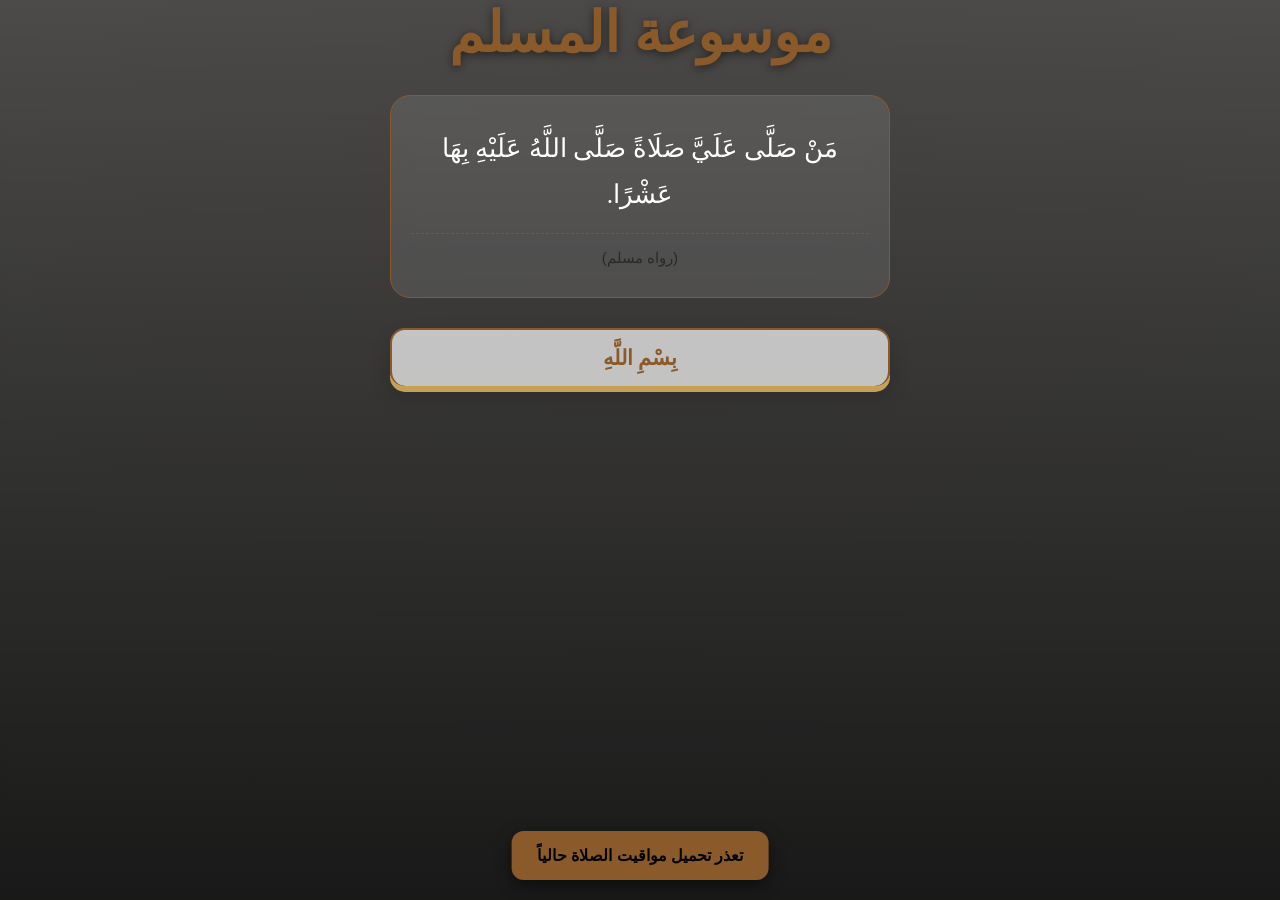
==== commit 7012afa6: "Add files via upload" ====
--- a/index.html
+++ b/index.html
@@ -21,6 +21,7 @@
             <button class="sidebar-btn btn-with-icon" onclick="toggleTheme()"><span class="inline-ui-icon" aria-hidden="true"><svg viewBox="0 0 24 24"><path d="M20 14.5A8.5 8.5 0 1 1 9.5 4A7 7 0 0 0 20 14.5z"/></svg></span><span>الوضع الليلي / النهاري</span></button>
             <label style="display:block; text-align:center; margin:15px 0 10px;">حجم الخط (للتطبيق والأذكار)</label>
             <input type="range" id="font-slider" min="1.2" max="3.5" step="0.1" oninput="changeFontSizeSlider(this.value)" style="width: 100%;">
+            <button class="sidebar-btn" onclick="resetFontSizeToAuto()" style="margin-top: 10px; font-size: 0.9rem; padding: 8px;">إعادة التناسب التلقائي للمصحف</button>
             <label style="display:block; text-align:center; margin:15px 0 10px;">نمط نص المصحف</label>
             <select id="quran-text-mode" onchange="updateQuranTextMode(this.value)" class="sidebar-select">
                 <option value="kfgqpc">مجمع الملك فهد (نصي - المفضل)</option>
@@ -42,10 +43,17 @@
                 <option value="off">إيقاف التنبيهات</option>
             </select>
             <select id="reciter-settings-select" class="sidebar-select">
-                <option value="husary">القارئ الافتراضي</option>
+                <option value="husary">القارئ الافتراضي (الحصري)</option>
                 <option value="afs">مشاري العفاسي</option>
                 <option value="basit">عبد الباسط عبد الصمد</option>
                 <option value="husary">محمود خليل الحصري</option>
+                <option value="minshawi">محمد صديق المنشاوي (مرتل)</option>
+                <option value="minshawi_mujawwad">محمد صديق المنشاوي (مجود)</option>
+                <option value="minshawi_warsh">محمد صديق المنشاوي (ورش)</option>
+                <option value="mustafa">مصطفى إسماعيل (مرتل)</option>
+                <option value="mustafa_mujawwad">مصطفى إسماعيل (مجود)</option>
+                <option value="mustafa_warsh">مصطفى إسماعيل (ورش)</option>
+                <option value="mustafa_khalaf">مصطفى إسماعيل (خلف عن حمزة)</option>
             </select>
         </div>
 
@@ -93,9 +101,13 @@
         </div>
     </div>
 
-    <div id="main-header" class="top-header hidden">
-        <button id="header-back-btn" class="header-back-btn" onclick="goBack()">↩</button>
-        <button class="hamburger-btn" onclick="toggleSidebar()">☰</button>
+    <div id="main-header" class="top-header hidden glass-header">
+        <button id="header-back-btn" class="header-back-btn" onclick="goBack()">
+            <svg viewBox="0 0 24 24"><path d="M19 12H5M12 19l-7-7 7-7"/></svg>
+        </button>
+        <button class="hamburger-btn" onclick="toggleSidebar()">
+            <svg viewBox="0 0 24 24"><line x1="3" y1="12" x2="21" y2="12"/><line x1="3" y1="6" x2="21" y2="6"/><line x1="3" y1="18" x2="21" y2="18"/></svg>
+        </button>
         
         <div id="header-center" class="header-center">
             <span id="header-title" class="header-title">موسوعة المسلم</span>
@@ -103,7 +115,7 @@
         </div>
         
         <button id="header-search-icon" class="header-search-icon hidden" onclick="toggleTopSearch()">
-            <span class="inline-ui-icon" aria-hidden="true"><svg viewBox="0 0 24 24"><path d="M11 19a8 8 0 1 1 0-16a8 8 0 0 1 0 16zm10 2l-4.3-4.3"/></svg></span>
+            <span class="inline-ui-icon" aria-hidden="true"><svg viewBox="0 0 24 24"><circle cx="11" cy="11" r="8"/><line x1="21" y1="21" x2="16.65" y2="16.65"/></svg></span>
         </button>
         <input type="text" id="top-search-input" class="top-search-input hidden" placeholder="بحث..." onkeyup="handleTopSearch()">
     </div>
@@ -111,14 +123,21 @@
     <div id="splash-screen" class="screen active splash-bg">
         <div class="splash-overlay"></div>
         <div class="splash-content">
-            <h2 class="splash-title">موسوعة المسلم</h2>
-            <div class="hadith-box">
+            <h2 class="splash-title animate-in">موسوعة المسلم</h2>
+            <div class="hadith-box animate-in" style="animation-delay: 0.2s;">
                 <p id="splash-hadith" class="splash-text">جاري التحميل...</p>
                 <p id="splash-proof" class="proof-text"></p>
             </div>
-            <button class="btn enter-btn" onclick="window.location.hash='home'">بِسْمِ اللَّهِ</button>
-        </div>
-    </div>
+            <button class="btn enter-btn animate-in" onclick="navigateTo('home')" style="animation-delay: 0.4s;">بِسْمِ اللَّهِ</button>
+        </div>
+    </div>
+
+    <style>
+        .animate-in { opacity: 0; transform: translateY(20px); animation: slideUpFade 0.8s forwards; }
+        @keyframes slideUpFade { to { opacity: 1; transform: translateY(0); } }
+        .glass-header { background: rgba(253, 251, 247, 0.8) !important; backdrop-filter: blur(12px); border-bottom: 1px solid rgba(197, 160, 89, 0.2); }
+        .dark-theme .glass-header { background: rgba(18, 13, 10, 0.8) !important; border-bottom: 1px solid rgba(197, 160, 89, 0.1); }
+    </style>
 
     <div id="home-screen" class="screen hidden">
         <button class="home-menu-btn" onclick="toggleSidebar()">☰</button>
@@ -185,11 +204,23 @@
                     </div>
                 </div>
 
-                <!-- Section 4: Islamic Events -->
+                <!-- Section 4: Hadith of the Day -->
+                <div id="hadith-of-day-widget" class="paper-card glass-card" style="margin: 15px 0; width: 100%; padding: 15px; text-align: center; cursor: default;">
+                    <div style="color: var(--gold-color); font-family: 'Amiri', serif; font-size: 1.1rem; font-weight: bold; margin-bottom: 8px;">حديث اليوم</div>
+                    <p id="home-hadith-text" style="font-family: 'Amiri', serif; font-size: 1.2rem; line-height: 1.6; color: var(--text-color); margin: 0;">«إنما الأعمال بالنيات»</p>
+                    <div id="home-hadith-narrator" style="font-size: 0.8rem; opacity: 0.7; margin-top: 5px;">(متفق عليه)</div>
+                </div>
+
+                <!-- Section 5: Islamic Events -->
                 <div id="home-events-countdown" style="padding: 10px; font-size: 0.85rem; color: var(--accent-color); text-align: center; border-top: 1px solid rgba(139, 90, 43, 0.1); font-family: 'Tajawal', sans-serif;">
                     جاري تحميل المناسبات...
                 </div>
             </div>
+
+            <style>
+                .glass-card { background: rgba(255, 255, 255, 0.4) !important; backdrop-filter: blur(10px); border: 1px solid rgba(197, 160, 89, 0.2); }
+                .dark-theme .glass-card { background: rgba(0, 0, 0, 0.3) !important; }
+            </style>
 
             <div class="main-grid">
                 <button class="grid-btn quran-grid-btn" onclick="navigateTo('quranIndex')">
@@ -316,9 +347,10 @@
     </div>
 
     <div id="hadithReader-screen" class="screen hidden">
-        <div class="paper-card" style="width: 95%; max-width: 800px; margin-top: 50px; padding: 20px 10px; background: transparent; box-shadow: none; border: none;">
-            <div id="hadith-list-container" style="width: 100%; display: flex; flex-direction: column; gap: 20px;">
-                </div>
+        <div class="paper-card glass-card" style="width: 95%; max-width: 800px; margin-top: 70px; padding: 25px; border-radius: 30px;">
+            <div id="hadith-list-container" style="width: 100%; display: flex; flex-direction: column; gap: 25px;">
+                <!-- سيتم ملؤها برمجياً -->
+            </div>
         </div>
     </div>
 
@@ -329,24 +361,35 @@
     </div>
 
     <div id="radio-screen" class="screen hidden">
-        <div class="radio-player-container" style="margin-top: 80px;">
+        <div class="radio-player-container" style="margin-top: 60px;">
             <div class="radio-card">
                 <div class="radio-logo">📜</div>
-                <h2 class="radio-title">إذاعة القرآن الكريم</h2>
-                <p class="radio-subtitle">بث مباشر من القاهرة</p>
+                <h2 id="radio-current-title" class="radio-title">إذاعة القرآن الكريم</h2>
+                <p id="radio-current-subtitle" class="radio-subtitle">بث مباشر</p>
                 
                 <div class="radio-visualizer">
                     <span></span><span></span><span></span><span></span><span></span>
                 </div>
 
-                <button id="radio-play-btn" class="radio-main-play" onclick="toggleRadioPlay()">
-                    <svg id="radio-play-icon" viewBox="0 0 24 24" width="40" height="40" fill="currentColor"><path d="M8 5v14l11-7z"/></svg>
-                </button>
+                <div class="radio-main-controls">
+                    <button id="radio-play-btn" class="radio-main-play" onclick="toggleRadioPlay()">
+                        <svg id="radio-play-icon" viewBox="0 0 24 24" width="40" height="40" fill="currentColor"><path d="M8 5v14l11-7z"/></svg>
+                    </button>
+                </div>
 
                 <div class="radio-volume-container">
                     <span class="inline-ui-icon"><svg viewBox="0 0 24 24"><path d="M11 5L6 9H2v6h4l5 4V5zM19.07 4.93a10 10 0 0 1 0 14.14M15.54 8.46a5 10 0 0 1 0 7.07"/></svg></span>
                     <input type="range" id="radio-volume" min="0" max="1" step="0.1" value="0.8" oninput="updateRadioVolume(this.value)">
                     <span class="inline-ui-icon"><svg viewBox="0 0 24 24"><path d="M11 5L6 9H2v6h4l5 4V5zM19.07 4.93a10 10 0 0 1 0 14.14M15.54 8.46a5 10 0 0 1 0 7.07M22.61 1.39a15 15 0 0 1 0 21.22"/></svg></span>
+                </div>
+            </div>
+
+            <div class="radio-library-section">
+                <div class="radio-search-box">
+                    <input type="text" id="radio-search-input" placeholder="بحث عن إذاعة..." onkeyup="filterRadios(this.value)">
+                </div>
+                <div id="radio-list" class="radio-list">
+                    <div class="loading-spinner">جاري تحميل الإذاعات...</div>
                 </div>
             </div>
         </div>
--- a/style.css
+++ b/style.css
@@ -40,31 +40,38 @@
 
 :root {
     --bg-color: #FDFBF7;
-    --card-bg: #F4EFE6;
-    --text-color: #4A3B32; 
-    --accent-color: #8B5A2B; 
+    --card-bg: rgba(255, 255, 255, 0.7);
+    --text-color: #1a1a1a;
+    --accent-color: #8b5a2b; /* Rich Bronze/Brown */
+    --gold-color: #c5a059;   /* Elegant Gold */
+    --bronze-color: #6d4218; /* Deep Bronze */
     --progress-bg: #E0D8C8; 
     --zikr-font-size: 1.6rem; 
     --quran-font-size: 2.1rem; 
-    --widget-bg: linear-gradient(135deg, #8B5A2B, #A06D3A);
-    /* ألوان خاصة لصفحة المصحف تطابق المصحف الذهبي */
+    --widget-bg: linear-gradient(135deg, #8b5a2b, #a06d3a);
     --mushaf-bg: #fdf6e3; 
     --mushaf-text: #2c2416;
     --quran-border: #c5a059;
     --quran-font-family: 'KFGQPC Uthmanic Script HAFS', serif;
+    --glass-bg: rgba(255, 255, 255, 0.4);
+    --glass-border: rgba(255, 255, 255, 0.2);
+    --shadow-premium: 0 10px 30px rgba(0, 0, 0, 0.05), 0 1px 8px rgba(0, 0, 0, 0.02);
 }
 
 body.dark-theme {
-    --bg-color: #000000; 
-    --card-bg: #111111; 
-    --text-color: #FFFFFF; 
-    --accent-color: #DDA77B; 
-    --progress-bg: #222222; 
-    --widget-bg: linear-gradient(135deg, #2A1A10, #4A2E1B);
-    /* ألوان المصحف في الوضع الليلي */
-    --mushaf-bg: #121212; 
+    --bg-color: #120d0a; /* Dark Chocolate/Black */
+    --card-bg: rgba(28, 20, 15, 0.7);
+    --text-color: #e0d8c8;
+    --accent-color: #d4af37; 
+    --gold-color: #d4af37;
+    --bronze-color: #8b5a2b;
+    --progress-bg: #1f1a16; 
+    --widget-bg: linear-gradient(135deg, #1a1410, #2a1a10);
+    --mushaf-bg: #0d0a08; 
     --mushaf-text: #e0d8c8;
     --quran-border: #8b5a2b;
+    --glass-bg: rgba(0, 0, 0, 0.4);
+    --glass-border: rgba(255, 255, 255, 0.05);
 }
 
 body.quran-font-classic {
@@ -88,7 +95,17 @@
 }
 
 /* --- إعدادات الشاشات العامة --- */
-.screen { width: 100%; min-height: 100vh; display: flex; flex-direction: column; align-items: center; padding-bottom: 40px; overflow-y: auto; -webkit-overflow-scrolling: touch; }
+.screen { 
+    width: 100%; 
+    min-height: 100vh; 
+    display: flex; 
+    flex-direction: column; 
+    align-items: center; 
+    padding-bottom: 40px; 
+    overflow-y: auto; 
+    -webkit-overflow-scrolling: touch; 
+    background: radial-gradient(circle at top, rgba(197, 160, 89, 0.05) 0%, transparent 70%);
+}
 /* كلاس خاص لصفحة المصحف لمنع السكرول نهائياً */
 .screen.no-scroll { height: 100dvh; overflow: hidden; padding-bottom: 0; }
 .hidden { display: none !important; }
@@ -337,9 +354,10 @@
 }
 .day-final { 
     font-size: 1.1rem; 
-    font-weight: 600; 
-    color: #000000;
+    font-weight: 700; 
+    color: #c5a059; /* لون ذهبي */
     font-family: 'Amiri', serif;
+    text-shadow: 0 1px 2px rgba(0,0,0,0.1);
 }
 .separator {
     color: #a89f91;
@@ -376,16 +394,17 @@
     display: flex;
     flex-direction: column;
     align-items: center;
-    gap: 2px;
-    padding: 6px 4px;
+    gap: 1px;
+    padding: 6px 2px;
     background: linear-gradient(145deg, #ffffff 0%, #f7f4ef 100%);
-    border-radius: 10px;
+    border-radius: 8px;
     box-shadow: 
-        2px 2px 6px rgba(139,125,107,0.1),
-        -2px -2px 6px rgba(255,255,255,0.9);
+        1px 1px 4px rgba(139,125,107,0.1),
+        -1px -1px 4px rgba(255,255,255,0.9);
     flex: 1;
     min-width: 0;
     transition: all 0.3s ease;
+    border: 1px solid transparent;
 }
 .prayer-item-final:hover {
     transform: translateY(-2px);
@@ -394,11 +413,12 @@
         -4px -4px 12px rgba(255,255,255,0.95);
 }
 .prayer-item-final.active {
-    background: linear-gradient(145deg, #6b5b4f 0%, #5d4e37 100%);
-    transform: translateY(-2px);
+    background: linear-gradient(145deg, #8B5A2B 0%, #A06D3A 100%); /* بني ذهبي */
+    transform: translateY(-3px);
+    border: 1px solid #c5a059;
     box-shadow: 
-        4px 4px 15px rgba(107,91,79,0.3),
-        -4px -4px 15px rgba(255,255,255,0.9);
+        0 10px 20px rgba(139, 90, 43, 0.3),
+        inset 0 0 10px rgba(255, 255, 255, 0.2);
 }
 .prayer-item-final.active .prayer-label-final,
 .prayer-item-final.active .prayer-time-final {
@@ -511,59 +531,60 @@
 
 .main-grid { display: grid; grid-template-columns: 1fr 1fr; gap: 15px; width: 92%; max-width: 450px; margin-top: 20px; }
 .grid-btn {
-    background: linear-gradient(145deg, var(--card-bg), #ffffff);
-    border: 1px solid rgba(139, 90, 43, 0.1);
+    background: var(--card-bg);
+    backdrop-filter: blur(10px);
+    -webkit-backdrop-filter: blur(10px);
+    border: 1px solid var(--glass-border);
     border-radius: 24px;
-    padding: 20px 10px;
+    padding: 22px 15px;
     font-family: 'Tajawal', sans-serif;
-    font-size: 0.95rem;
+    font-size: 1rem;
     font-weight: 700;
     color: var(--text-color);
     cursor: pointer;
-    box-shadow: 0 5px 0 var(--quran-border), 0 8px 15px rgba(0,0,0,0.1);
-    transition: all 0.1s ease;
+    box-shadow: var(--shadow-premium);
+    transition: all 0.3s cubic-bezier(0.4, 0, 0.2, 1);
     display: flex;
     flex-direction: column;
     align-items: center;
     justify-content: center;
-    gap: 10px;
-    position: relative;
-    top: 0;
-}
-
-.grid-btn:active {
-    top: 3px;
-    box-shadow: 0 2px 0 var(--quran-border), 0 4px 8px rgba(0,0,0,0.1);
-}
-
-.grid-icon {
-    width: 42px;
-    height: 42px;
-    padding: 8px;
-    background: rgba(139, 90, 43, 0.08);
-    border-radius: 12px;
-    color: var(--accent-color);
-    transition: all 0.3s;
-}
-
-.grid-btn:hover .grid-icon {
+    gap: 12px;
+}
+
+.grid-btn:hover {
     background: var(--accent-color);
     color: white;
-}
+    transform: translateY(-8px);
+    box-shadow: 0 12px 25px rgba(139, 90, 43, 0.25);
+}
+
+.grid-btn:hover .grid-icon {
+    background: rgba(255, 255, 255, 0.2);
+    color: white;
+    transform: scale(1.1);
+}
+
+.grid-icon {
+    width: 48px;
+    height: 48px;
+    padding: 10px;
+    background: rgba(197, 160, 89, 0.1);
+    border-radius: 16px;
+    color: var(--gold-color);
+    transition: all 0.3s ease;
+}
+
 .grid-icon svg {
-    width: 24px;
-    height: 24px;
-    fill: none;
-    stroke: var(--accent-color);
-    stroke-width: 1.8;
-    stroke-linecap: round;
-    stroke-linejoin: round;
+    width: 28px;
+    height: 28px;
+    stroke: currentColor;
 }
 
 /* --- تأثيرات ذهبية فخمة --- */
 .golden-text {
     background: linear-gradient(to bottom, #c5a059 22%, #F7EF8A 40%, #D2AC47 44%, #EDC967 50%, #BB9B32 52%, #CFB24B 60%, #c5a059 100%);
     -webkit-background-clip: text;
+    background-clip: text;
     -webkit-text-fill-color: transparent;
     font-weight: bold;
 }
@@ -575,19 +596,25 @@
 
 .paper-card {
     background-color: var(--card-bg);
-    background-image: url('https://www.transparenttextures.com/patterns/parchment.png');
-    border-radius: 30px;
-    padding: 30px 20px;
-    margin: 15px auto;
-    width: 88%;
-    box-shadow: 0 10px 30px rgba(0,0,0,0.06), inset 0 0 40px rgba(139, 90, 43, 0.05);
-    border: 1px solid rgba(139, 90, 43, 0.12);
+    backdrop-filter: blur(15px);
+    -webkit-backdrop-filter: blur(15px);
+    border-radius: 24px;
+    padding: 25px;
+    margin: 20px auto;
+    width: 92%;
+    box-shadow: var(--shadow-premium);
+    border: 1px solid var(--glass-border);
     display: flex;
     flex-direction: column;
     align-items: center;
     position: relative;
     overflow: hidden;
-    animation: fadeIn 0.5s ease-out;
+    transition: transform 0.3s ease, box-shadow 0.3s ease;
+}
+
+.paper-card:hover {
+    transform: translateY(-5px);
+    box-shadow: 0 15px 40px rgba(0, 0, 0, 0.1);
 }
 
 .paper-card::before {
@@ -610,9 +637,54 @@
 #zikr-text { font-family: 'Amiri', serif; font-size: var(--zikr-font-size); line-height: 2.2; margin-bottom: 30px; white-space: pre-line; color: var(--text-color);}
 .proof-text { font-size: 0.95rem; opacity: 0.7; border-top: 1px dashed var(--accent-color); padding-top: 15px; margin-top: 10px; width: 100%; }
 
-.hadith-card { background-color: var(--card-bg); border: 1px solid var(--progress-bg); border-radius: 15px; padding: 25px 20px; box-shadow: 0 4px 15px rgba(0,0,0,0.1); width: 100%; text-align: right; }
-.hadith-text { font-family: 'Amiri', serif; font-size: var(--zikr-font-size); line-height: 2.2; color: var(--text-color); margin-bottom: 15px; white-space: pre-line; text-align: justify; }
-.hadith-narrator { font-size: 0.95rem; color: var(--accent-color); border-top: 1px dashed var(--accent-color); padding-top: 15px; font-weight: bold; }
+.hadith-card { 
+    background: var(--card-bg); 
+    backdrop-filter: blur(8px);
+    -webkit-backdrop-filter: blur(8px);
+    border: 1px solid var(--glass-border); 
+    border-radius: 20px; 
+    padding: 30px 25px; 
+    box-shadow: var(--shadow-premium); 
+    width: 100%; 
+    text-align: right; 
+    position: relative;
+    transition: transform 0.3s ease;
+}
+
+.hadith-card::before {
+    content: "«";
+    position: absolute;
+    top: 15px; right: 20px;
+    font-size: 3rem;
+    color: var(--gold-color);
+    opacity: 0.15;
+    font-family: 'Amiri', serif;
+}
+
+.hadith-card:hover {
+    transform: translateY(-5px);
+}
+
+.hadith-text { 
+    font-family: 'Amiri', serif; 
+    font-size: 1.5rem; 
+    line-height: 2; 
+    color: var(--text-color); 
+    margin-bottom: 20px; 
+    white-space: pre-line; 
+    text-align: justify; 
+    text-align-last: center;
+}
+
+.hadith-narrator { 
+    font-size: 0.95rem; 
+    color: var(--gold-color); 
+    border-top: 1px solid rgba(197, 160, 89, 0.15); 
+    padding-top: 15px; 
+    font-weight: bold; 
+    text-align: left;
+    font-family: 'Tajawal', sans-serif;
+}
 
 /* =========================================================
    التصميم الثابت والعبقري لصفحة المصحف (طبعة المدينة)
@@ -1347,3 +1419,128 @@
 .modal { position: fixed; top: 0; left: 0; width: 100%; height: 100%; background: rgba(0,0,0,0.7); display: flex; justify-content: center; align-items: center; z-index: 2000; opacity: 0; pointer-events: none; transition: 0.3s; }
 .modal.show { opacity: 1; pointer-events: auto; }
 .modal-content { background: var(--card-bg); padding: 30px; border-radius: 20px; width: 80%; max-width: 400px; text-align: center; border: 1px solid var(--accent-color); font-size: 1.3rem; font-weight: bold; }
+
+/* --- مكتبة الإذاعات --- */
+.radio-library-section {
+    width: 90%;
+    max-width: 500px;
+    margin: 30px auto;
+    background: var(--card-bg);
+    border-radius: 20px;
+    padding: 20px;
+    box-shadow: 0 10px 30px rgba(0,0,0,0.1);
+    border: 1px solid var(--progress-bg);
+}
+
+.radio-search-box {
+    margin-bottom: 20px;
+}
+
+.radio-search-box input {
+    width: 100%;
+    padding: 12px 20px;
+    border-radius: 12px;
+    border: 1px solid var(--progress-bg);
+    background: var(--bg-color);
+    color: var(--text-color);
+    font-family: 'Tajawal', sans-serif;
+    font-size: 1rem;
+    outline: none;
+    transition: border-color 0.2s;
+}
+
+.radio-search-box input:focus {
+    border-color: var(--accent-color);
+}
+
+.radio-list {
+    max-height: 400px;
+    overflow-y: auto;
+    display: flex;
+    flex-direction: column;
+    gap: 10px;
+    padding-right: 5px;
+}
+
+.radio-item {
+    display: flex;
+    align-items: center;
+    justify-content: space-between;
+    padding: 15px;
+    background: var(--bg-color);
+    border-radius: 12px;
+    cursor: pointer;
+    transition: all 0.2s;
+    border: 1px solid transparent;
+}
+
+.radio-item:hover {
+    background: rgba(139, 90, 43, 0.05);
+    border-color: var(--accent-color);
+}
+
+.radio-item.active {
+    background: var(--accent-color);
+    color: var(--bg-color);
+}
+
+.radio-item-info {
+    display: flex;
+    flex-direction: column;
+    gap: 4px;
+    text-align: right;
+    flex: 1;
+}
+
+.radio-item-name {
+    font-weight: bold;
+    font-size: 1.1rem;
+    font-family: 'Amiri', serif;
+}
+
+.radio-item-tags {
+    font-size: 0.85rem;
+    opacity: 0.7;
+}
+
+.radio-item-play-icon {
+    width: 32px;
+    height: 32px;
+    border-radius: 50%;
+    background: var(--accent-color);
+    color: var(--bg-color);
+    display: flex;
+    align-items: center;
+    justify-content: center;
+    margin-left: 15px;
+}
+
+.radio-item.active .radio-item-play-icon {
+    background: var(--bg-color);
+    color: var(--accent-color);
+}
+
+.loading-spinner {
+    text-align: center;
+    padding: 20px;
+    opacity: 0.6;
+    font-style: italic;
+}
+
+/* Custom scrollbar for radio list */
+.radio-list::-webkit-scrollbar {
+    width: 6px;
+}
+
+.radio-list::-webkit-scrollbar-track {
+    background: transparent;
+}
+
+.radio-list::-webkit-scrollbar-thumb {
+    background: var(--progress-bg);
+    border-radius: 10px;
+}
+
+.radio-list::-webkit-scrollbar-thumb:hover {
+    background: var(--accent-color);
+}
